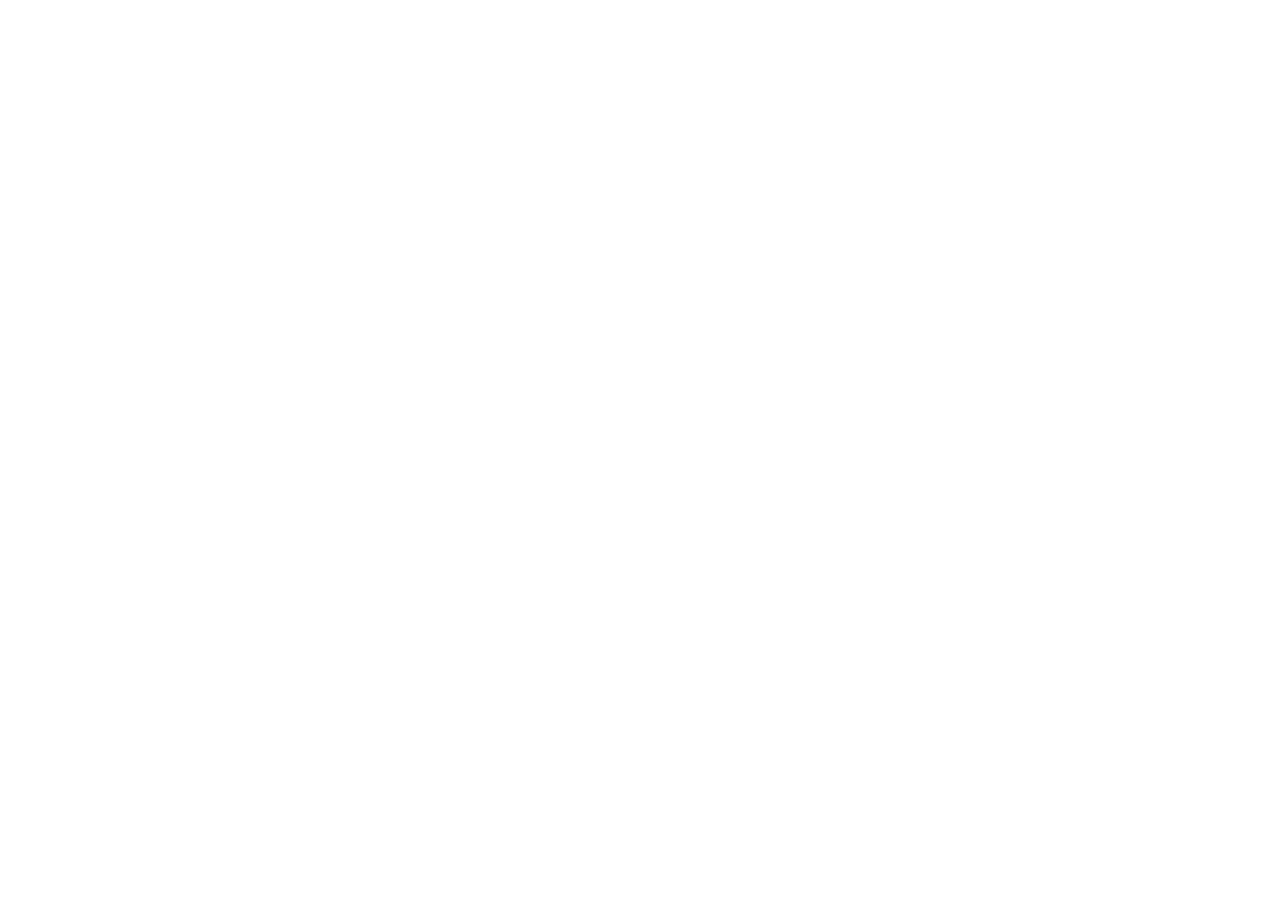
==== index.html @ 93f36ee9 "facebook" ====
<!DOCTYPE html>
<html lang="en">
<head>
    <meta charset="UTF-8">
    <meta name="viewport" content="width=device-width, initial-scale=1.0">
    <title>Document</title>
</head>
<body>
    
</body>
</html>
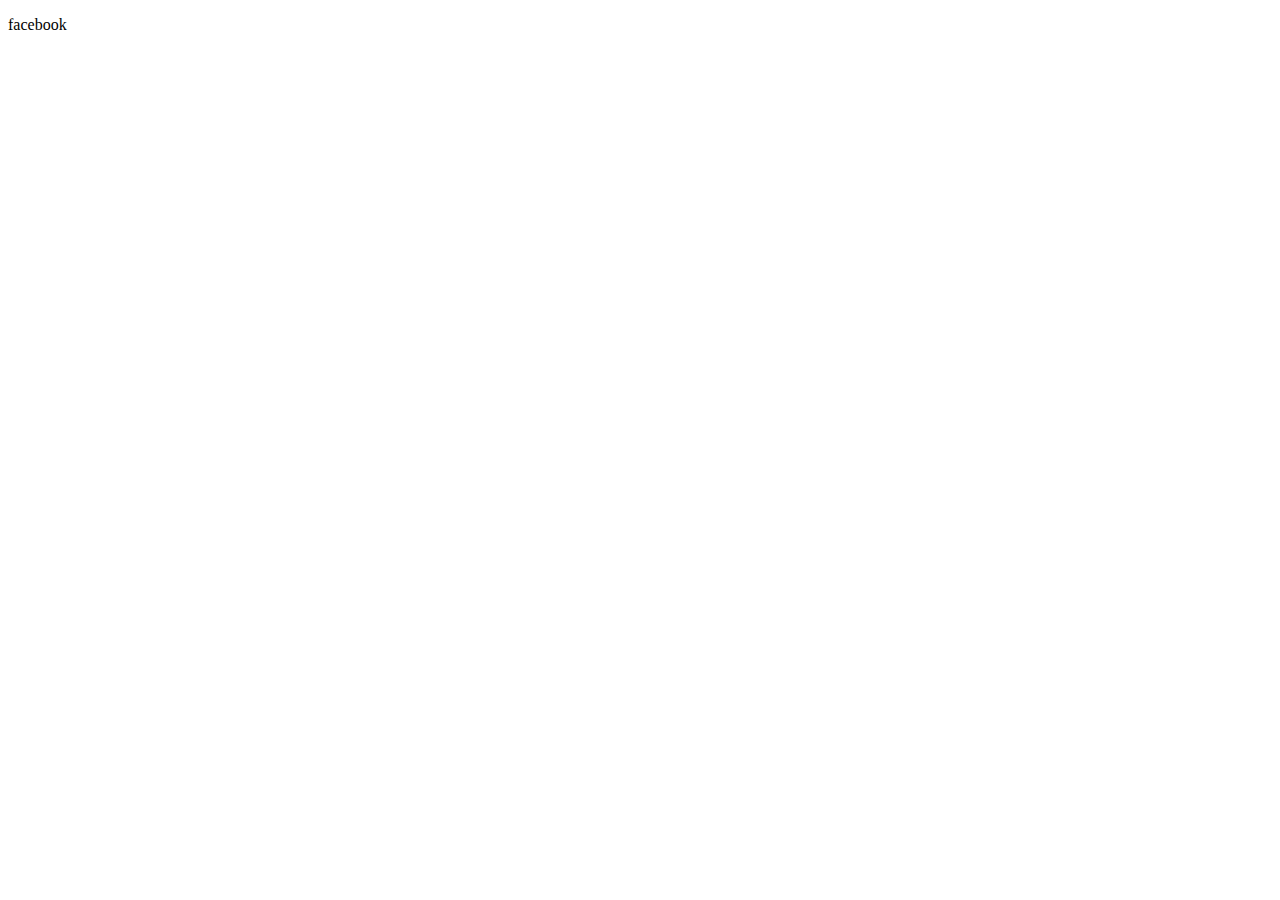
==== commit 8307ff16: "p" ====
--- a/index.html
+++ b/index.html
@@ -6,6 +6,6 @@
     <title>Document</title>
 </head>
 <body>
-    
+    <p>facebook</p>
 </body>
 </html>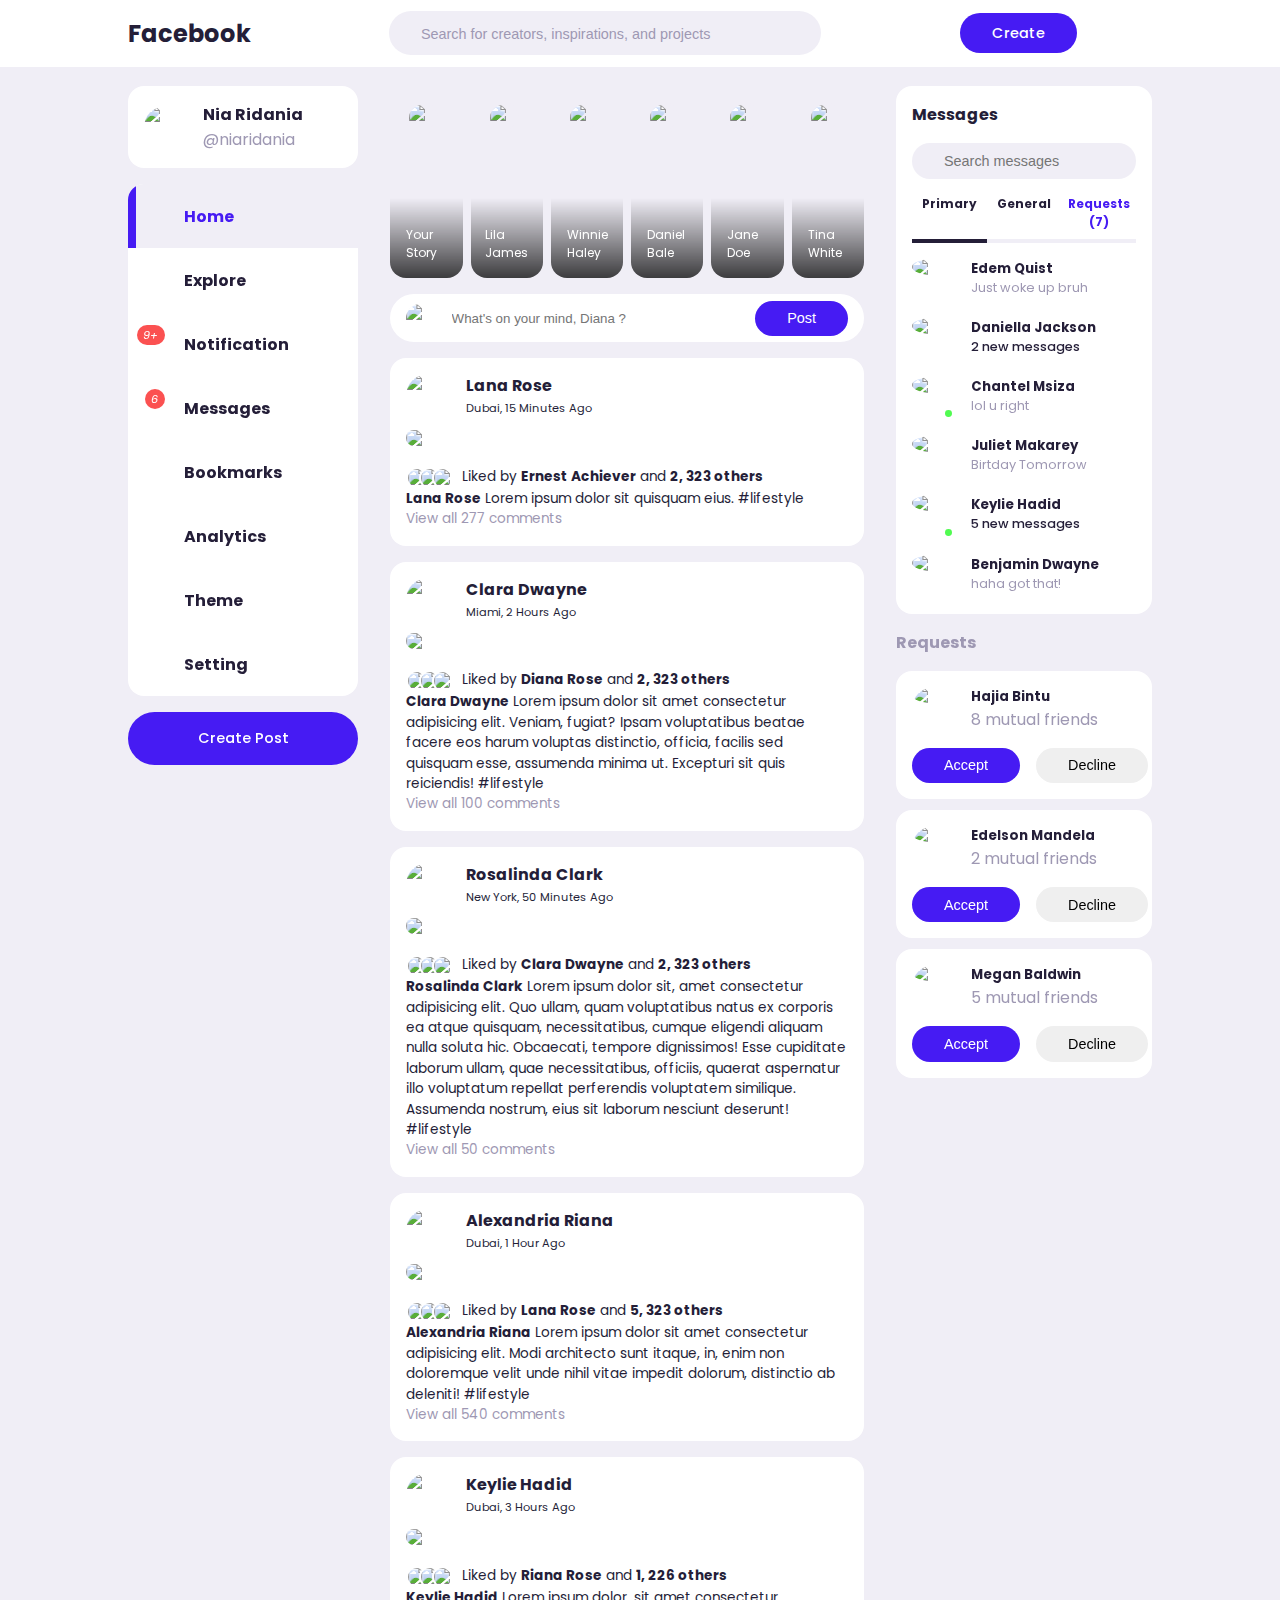
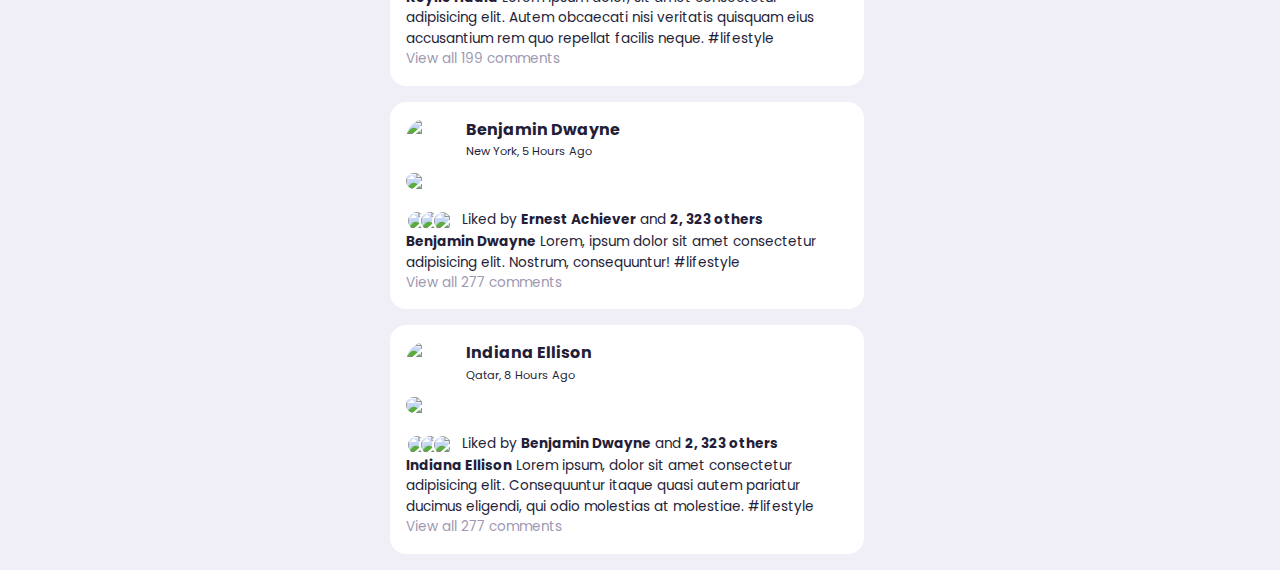
==== commit 80fd5f93: "homepage" ====
--- a/index.html
+++ b/index.html
@@ -2,10 +2,758 @@
 <html lang="en">
 <head>
     <meta charset="UTF-8">
+    <meta http-equiv="X-UA-Compatible" content="IE=edge">
     <meta name="viewport" content="width=device-width, initial-scale=1.0">
-    <title>Document</title>
+    <title>mySocial - Responsive Social Media Website Using HTML, CSS, & JavaScript</title>
+    <!-- IconScout CDN -->
+    <link rel="stylesheet" href="https://unicons.iconscout.com/release/v2.1.6/css/unicons.css">
+    <!-- Stylesheet -->
+    <link rel="stylesheet" href="./homepage.css">
 </head>
 <body>
-    <p>facebook</p>
+    <nav>
+        <div class="container">
+            <h2 class="logo">
+                Facebook
+            </h2>
+            <div class="search-bar">
+                <i class="uil uil-search"></i>
+                <input type="search" placeholder="Search for creators, inspirations, and projects">
+            </div>
+            <div class="create">
+                <label class="btn btn-primary" for="create-post">Create</label>
+                <div class="profile-photo">
+                    <img src="./images/profile-1.jpg" alt="">
+                </div>
+            </div>
+        </div>
+    </nav>
+
+    <!-------------------------------- MAIN ----------------------------------->
+    <main>
+        <div class="container">
+            <!----------------- LEFT -------------------->
+            <div class="left">
+                <a class="profile">
+                    <div class="profile-photo">
+                        <img src="./images/profile-1.jpg">
+                    </div>
+                    <div class="handle">
+                        <h4>Nia Ridania</h4>
+                        <p class="text-muted">
+                            @niaridania
+                        </p>
+                    </div>
+                </a>
+
+                <!----------------- SIDEBAR -------------------->
+                <div class="sidebar">
+                    <a class="menu-item active">
+                        <span><i class="uil uil-home"></i></span>
+                        <h3>Home</h3>   
+                    </a>
+                    <a class="menu-item">
+                        <span><i class="uil uil-compass"></i></span>
+                        <h3>Explore</h3>
+                    </a>
+                    <a class="menu-item"  id="notifications">
+                        <span><i class="uil uil-bell"><small class="notification-count">9+</small></i></span>
+                        <h3>Notification</h3>
+                        <!--------------- NOTIFICATION POPUP --------------->
+                        <div class="notifications-popup">
+                            <div>
+                                <div class="profile-photo">
+                                    <img src="./images/profile-2.jpg">
+                                </div>
+                                <div class="notification-body">
+                                    <b>Keke Benjamin</b> accepted your friend request
+                                    <small class="text-muted">2 Days Ago</small>
+                                </div>
+                            </div>
+                            <div>
+                                <div class="profile-photo">
+                                    <img src="./images/profile-3.jpg">
+                                </div>
+                                <div class="notification-body">
+                                    <b>John Doe</b> commented on your post
+                                    <small class="text-muted">1 Hour Ago</small>
+                                </div>
+                            </div>
+                            <div>
+                                <div class="profile-photo">
+                                    <img src="./images/profile-4.jpg">
+                                </div>
+                                <div class="notification-body">
+                                    <b>Marry Oppong</b> and <b>283 Others</b> liked your post
+                                    <small class="text-muted">4 Minutes Ago</small>
+                                </div>
+                            </div>
+                            <div>
+                                <div class="profile-photo">
+                                    <img src="./images/profile-5.jpg">
+                                </div>
+                                <div class="notification-body">
+                                    <b>Doris Y. Lartey</b> commented on a post you are tagged in
+                                    <small class="text-muted">2 Days Ago</small>
+                                </div>
+                            </div>
+                            <div>
+                                <div class="profile-photo">
+                                    <img src="./images/profile-6.jpg">
+                                </div>
+                                <div class="notification-body">
+                                    <b>Keyley Jenner</b> commented on a post you are tagged in
+                                    <small class="text-muted">1 Hour Ago</small>
+                                </div>
+                            </div>
+                            <div>
+                                <div class="profile-photo">
+                                    <img src="./images/profile-7.jpg">
+                                </div>
+                                <div class="notification-body">
+                                    <b>Jane Doe</b> commented on your post
+                                    <small class="text-muted">1 Hour Ago</small>
+                                </div>
+                            </div>
+                        </div>
+                        <!--------------- END NOTIFICATION POPUP --------------->
+                    </a>
+                    <a class="menu-item" id="messages-notifications">
+                        <span><i class="uil uil-envelope-alt"><small class="notification-count">6</small></i></span>
+                        <h3>Messages</h3>
+                    </a>
+                    <a class="menu-item">
+                        <span><i class="uil uil-bookmark"></i></span>
+                        <h3>Bookmarks</h3>
+                    </a>
+                    <a class="menu-item">
+                        <span><i class="uil uil-chart-line"></i></span>
+                        <h3>Analytics</h3>
+                    </a>
+                    <a class="menu-item" id="theme">
+                        <span><i class="uil uil-palette"></i></span>
+                        <h3>Theme</h3>
+                    </a>
+                    <a class="menu-item">
+                        <span><i class="uil uil-setting"></i></span>
+                        <h3>Setting</h3>
+                    </a>
+                </div>
+                <!----------------- END OF SIDEBAR -------------------->
+                <label class="btn btn-primary" for="create-post">Create Post</label>
+            </div>
+
+            <!----------------- MIDDLE -------------------->
+            <div class="middle">
+                 <!----------------- STORIES -------------------->
+                <div class="stories">
+                    <div class="story">
+                        <div class="profile-photo">
+                            <img src="./images/profile-8.jpg">
+                        </div>
+                        <p class="name">Your Story</p>
+                    </div>
+                    <div class="story">
+                        <div class="profile-photo">
+                            <img src="./images/profile-9.jpg">
+                        </div>
+                        <p class="name">Lila James</p>
+                    </div>
+                    <div class="story">
+                        <div class="profile-photo">
+                            <img src="./images/profile-10.jpg">
+                        </div>
+                        <p class="name">Winnie Haley</p>
+                    </div>
+                    <div class="story">
+                        <div class="profile-photo">
+                            <img src="./images/profile-11.jpg">
+                        </div>
+                        <p class="name">Daniel Bale</p>
+                    </div>
+                    <div class="story">
+                        <div class="profile-photo">
+                            <img src="./images/profile-12.jpg">
+                        </div>
+                        <p class="name">Jane Doe</p>
+                    </div>
+                    <div class="story">
+                        <div class="profile-photo">
+                            <img src="./images/profile-13.jpg">
+                        </div>
+                        <p class="name">Tina White</p>
+                    </div>
+                </div>
+                <!----------------- END OF STORIES -------------------->
+                <form action="" class="create-post">
+                    <div class="profile-photo">
+                        <img src="./images/profile-1.jpg">
+                    </div>
+                    <input type="text" placeholder="What's on your mind, Diana ?" id="create-post">
+                    <input type="submit" value="Post" class="btn btn-primary">
+                </form>
+                <!----------------- FEEDS -------------------->
+                <div class="feeds">
+                    <!----------------- FEED 1 -------------------->
+                    <div class="feed">
+                        <div class="head">
+                            <div class="user">
+                                <div class="profile-photo">
+                                    <img src="./images/profile-13.jpg">
+                                </div>
+                                <div class="info">
+                                    <h3>Lana Rose</h3>
+                                    <small>Dubai, 15 Minutes Ago</small>
+                                </div>
+                            </div>
+                            <span class="edit">
+                                <i class="uil uil-ellipsis-h"></i>
+                            </span>
+                        </div>
+
+                        <div class="photo">
+                            <img src="./images/feed-1.jpg">
+                        </div>
+
+                        <div class="action-buttons">
+                            <div class="interaction-buttons">
+                                <span><i class="uil uil-heart"></i></span>
+                                <span><i class="uil uil-comment-dots"></i></span>
+                                <span><i class="uil uil-share-alt"></i></span>
+                            </div>
+                            <div class="bookmark">
+                                <span><i class="uil uil-bookmark-full"></i></span>
+                            </div>
+                        </div>
+
+                        <div class="liked-by">
+                            <span><img src="./images/profile-10.jpg"></span>
+                            <span><img src="./images/profile-4.jpg"></span>
+                            <span><img src="./images/profile-15.jpg"></span>
+                            <p>Liked by <b>Ernest Achiever</b> and <b>2, 323 others</b></p>
+                        </div>
+
+                        <div class="caption">
+                            <p><b>Lana Rose</b> Lorem ipsum dolor sit quisquam eius. 
+                            <span class="harsh-tag">#lifestyle</span></p>
+                        </div>
+
+                        <div class="comments text-muted">
+                            View all 277 comments
+                        </div>
+                    </div>
+                    <!----------------- END OF FEED 1 -------------------->
+
+                    <!----------------- FEED 2 -------------------->
+                    <div class="feed">
+                        <div class="head">
+                            <div class="user">
+                                <div class="profile-photo">
+                                    <img src="./images/profile-10.jpg">
+                                </div>
+                                <div class="info">
+                                    <h3>Clara Dwayne</h3>
+                                    <small>Miami, 2 Hours Ago</small>
+                                </div>
+                            </div>
+                            <span class="edit">
+                                <i class="uil uil-ellipsis-h"></i>
+                            </span>
+                        </div>
+
+                        <div class="photo">
+                            <img src="./images/feed-3.jpg">
+                        </div>
+
+                        <div class="action-buttons">
+                            <div class="interaction-buttons">
+                                <span><i class="uil uil-heart"></i></span>
+                                <span><i class="uil uil-comment-dots"></i></span>
+                                <span><i class="uil uil-share-alt"></i></span>
+                            </div>
+                            <div class="bookmark">
+                                <span><i class="uil uil-bookmark-full"></i></span>
+                            </div>
+                        </div>
+
+                        <div class="liked-by">
+                            <span><img src="./images/profile-11.jpg"></span>
+                            <span><img src="./images/profile-5.jpg"></span>
+                            <span><img src="./images/profile-16.jpg"></span>
+                            <p>Liked by <b>Diana Rose</b> and <b>2, 323 others</b></p>
+                        </div>
+
+                        <div class="caption">
+                            <p><b>Clara Dwayne</b> Lorem ipsum dolor sit amet consectetur adipisicing elit. Veniam, fugiat? Ipsam voluptatibus beatae facere eos harum voluptas distinctio, officia, facilis sed quisquam esse, assumenda minima ut. Excepturi sit quis reiciendis! 
+                            <span class="harsh-tag">#lifestyle</span></p>
+                        </div>
+
+                        <div class="comments text-muted">
+                            View all 100 comments
+                        </div>
+                    </div>
+                    <!----------------- END OF FEED 2 -------------------->
+
+                    <!----------------- FEED 3 -------------------->
+                    <div class="feed">
+                        <div class="head">
+                            <div class="user">
+                                <div class="profile-photo">
+                                    <img src="./images/profile-4.jpg">
+                                </div>
+                                <div class="info">
+                                    <h3>Rosalinda Clark</h3>
+                                    <small>New York, 50 Minutes Ago</small>
+                                </div>
+                            </div>
+                            <span class="edit">
+                                <i class="uil uil-ellipsis-h"></i>
+                            </span>
+                        </div>
+
+                        <div class="photo">
+                            <img src="./images/feed-4.jpg">
+                        </div>
+
+                        <div class="action-buttons">
+                            <div class="interaction-buttons">
+                                <span><i class="uil uil-heart"></i></span>
+                                <span><i class="uil uil-comment-dots"></i></span>
+                                <span><i class="uil uil-share-alt"></i></span>
+                            </div>
+                            <div class="bookmark">
+                                <span><i class="uil uil-bookmark-full"></i></span>
+                            </div>
+                        </div>
+
+                        <div class="liked-by">
+                            <span><img src="./images/profile-12.jpg"></span>
+                            <span><img src="./images/profile-13.jpg"></span>
+                            <span><img src="./images/profile-14.jpg"></span>
+                            <p>Liked by <b>Clara Dwayne</b> and <b>2, 323 others</b></p>
+                        </div>
+
+                        <div class="caption">
+                            <p><b>Rosalinda Clark</b> Lorem ipsum dolor sit, amet consectetur adipisicing elit. Quo ullam, quam voluptatibus natus ex corporis ea atque quisquam, necessitatibus, cumque eligendi aliquam nulla soluta hic. Obcaecati, tempore dignissimos! Esse cupiditate laborum ullam, quae necessitatibus, officiis, quaerat aspernatur illo voluptatum repellat perferendis voluptatem similique. Assumenda nostrum, eius sit laborum nesciunt deserunt!
+                            <span class="harsh-tag">#lifestyle</span></p>
+                        </div>
+
+                        <div class="comments text-muted">
+                            View all 50 comments
+                        </div>
+                    </div>
+                    <!----------------- END OF FEED 3 -------------------->
+
+                    <!----------------- FEED 4 -------------------->
+                    <div class="feed">
+                        <div class="head">
+                            <div class="user">
+                                <div class="profile-photo">
+                                    <img src="./images/profile-5.jpg">
+                                </div>
+                                <div class="info">
+                                    <h3>Alexandria Riana</h3>
+                                    <small>Dubai, 1 Hour Ago</small>
+                                </div>
+                            </div>
+                            <span class="edit">
+                                <i class="uil uil-ellipsis-h"></i>
+                            </span>
+                        </div>
+
+                        <div class="photo">
+                            <img src="./images/feed-5.jpg">
+                        </div>
+
+                        <div class="action-buttons">
+                            <div class="interaction-buttons">
+                                <span><i class="uil uil-heart"></i></span>
+                                <span><i class="uil uil-comment-dots"></i></span>
+                                <span><i class="uil uil-share-alt"></i></span>
+                            </div>
+                            <div class="bookmark">
+                                <span><i class="uil uil-bookmark-full"></i></span>
+                            </div>
+                        </div>
+
+                        <div class="liked-by">
+                            <span><img src="./images/profile-10.jpg"></span>
+                            <span><img src="./images/profile-4.jpg"></span>
+                            <span><img src="./images/profile-15.jpg"></span>
+                            <p>Liked by <b>Lana Rose</b> and <b>5, 323 others</b></p>
+                        </div>
+
+                        <div class="caption">
+                            <p><b>Alexandria Riana</b> Lorem ipsum dolor sit amet consectetur adipisicing elit. Modi architecto sunt itaque, in, enim non doloremque velit unde nihil vitae impedit dolorum, distinctio ab deleniti! 
+                            <span class="harsh-tag">#lifestyle</span></p>
+                        </div>
+
+                        <div class="comments text-muted">
+                            View all 540 comments
+                        </div>
+                    </div>
+                    <!----------------- END OF FEED 4 -------------------->
+
+                    <!----------------- FEED 5 -------------------->
+                    <div class="feed">
+                        <div class="head">
+                            <div class="user">
+                                <div class="profile-photo">
+                                    <img src="./images/profile-7.jpg">
+                                </div>
+                                <div class="info">
+                                    <h3>Keylie Hadid</h3>
+                                    <small>Dubai, 3 Hours Ago</small>
+                                </div>
+                            </div>
+                            <span class="edit">
+                                <i class="uil uil-ellipsis-h"></i>
+                            </span>
+                        </div>
+
+                        <div class="photo">
+                            <img src="./images/feed-7.jpg">
+                        </div>
+
+                        <div class="action-buttons">
+                            <div class="interaction-buttons">
+                                <span><i class="uil uil-heart"></i></span>
+                                <span><i class="uil uil-comment-dots"></i></span>
+                                <span><i class="uil uil-share-alt"></i></span>
+                            </div>
+                            <div class="bookmark">
+                                <span><i class="uil uil-bookmark-full"></i></span>
+                            </div>
+                        </div>
+
+                        <div class="liked-by">
+                            <span><img src="./images/profile-10.jpg"></span>
+                            <span><img src="./images/profile-4.jpg"></span>
+                            <span><img src="./images/profile-15.jpg"></span>
+                            <p>Liked by <b>Riana Rose</b> and <b>1, 226 others</b></p>
+                        </div>
+
+                        <div class="caption">
+                            <p><b>Keylie Hadid</b> Lorem ipsum dolor, sit amet consectetur adipisicing elit. Autem obcaecati nisi veritatis quisquam eius accusantium rem quo repellat facilis neque.
+                            <span class="harsh-tag">#lifestyle</span></p>
+                        </div>
+
+                        <div class="comments text-muted">
+                            View all 199 comments
+                        </div>
+                    </div>
+                    <!----------------- END OF FEED 5 -------------------->
+
+                    <!----------------- FEED 6 -------------------->
+                    <div class="feed">
+                        <div class="head">
+                            <div class="user">
+                                <div class="profile-photo">
+                                    <img src="./images/profile-15.jpg">
+                                </div>
+                                <div class="info">
+                                    <h3>Benjamin Dwayne</h3>
+                                    <small>New York, 5 Hours Ago</small>
+                                </div>
+                            </div>
+                            <span class="edit">
+                                <i class="uil uil-ellipsis-h"></i>
+                            </span>
+                        </div>
+
+                        <div class="photo">
+                            <img src="./images/feed-2.jpg">
+                        </div>
+
+                        <div class="action-buttons">
+                            <div class="interaction-buttons">
+                                <span><i class="uil uil-heart"></i></span>
+                                <span><i class="uil uil-comment-dots"></i></span>
+                                <span><i class="uil uil-share-alt"></i></span>
+                            </div>
+                            <div class="bookmark">
+                                <span><i class="uil uil-bookmark-full"></i></span>
+                            </div>
+                        </div>
+
+                        <div class="liked-by">
+                            <span><img src="./images/profile-10.jpg"></span>
+                            <span><img src="./images/profile-4.jpg"></span>
+                            <span><img src="./images/profile-15.jpg"></span>
+                            <p>Liked by <b>Ernest Achiever</b> and <b>2, 323 others</b></p>
+                        </div>
+
+                        <div class="caption">
+                            <p><b>Benjamin Dwayne</b> Lorem, ipsum dolor sit amet consectetur adipisicing elit. Nostrum, consequuntur!
+                            <span class="harsh-tag">#lifestyle</span></p>
+                        </div>
+
+                        <div class="comments text-muted">
+                            View all 277 comments
+                        </div>
+                    </div>
+                    <!----------------- END OF FEED 6 -------------------->
+
+                    <!----------------- FEED 7 -------------------->
+                    <div class="feed">
+                        <div class="head">
+                            <div class="user">
+                                <div class="profile-photo">
+                                    <img src="./images/profile-3.jpg">
+                                </div>
+                                <div class="info">
+                                    <h3>Indiana Ellison</h3>
+                                    <small>Qatar, 8 Hours Ago</small>
+                                </div>
+                            </div>
+                            <span class="edit">
+                                <i class="uil uil-ellipsis-h"></i>
+                            </span>
+                        </div>
+
+                        <div class="photo">
+                            <img src="./images/feed-6.jpg">
+                        </div>
+
+                        <div class="action-buttons">
+                            <div class="interaction-buttons">
+                                <span><i class="uil uil-heart"></i></span>
+                                <span><i class="uil uil-comment-dots"></i></span>
+                                <span><i class="uil uil-share-alt"></i></span>
+                            </div>
+                            <div class="bookmark">
+                                <span><i class="uil uil-bookmark-full"></i></span>
+                            </div>
+                        </div>
+
+                        <div class="liked-by">
+                            <span><img src="./images/profile-10.jpg"></span>
+                            <span><img src="./images/profile-4.jpg"></span>
+                            <span><img src="./images/profile-15.jpg"></span>
+                            <p>Liked by <b>Benjamin Dwayne</b> and <b>2, 323 others</b></p>
+                        </div>
+
+                        <div class="caption">
+                            <p><b>Indiana Ellison</b> Lorem ipsum, dolor sit amet consectetur adipisicing elit. Consequuntur itaque quasi autem pariatur ducimus eligendi, qui odio molestias at molestiae. 
+                            <span class="harsh-tag">#lifestyle</span></p>
+                        </div>
+
+                        <div class="comments text-muted">
+                            View all 277 comments
+                        </div>
+                    </div>
+                    <!----------------- END OF FEED 7 -------------------->
+                </div>
+                <!----------------- END OF FEEDS -------------------->
+            </div>
+             <!----------------- END OF MIDDLE -------------------->
+
+            <!----------------- RIGHT -------------------->
+            <div class="right">
+                <!------- MESSAGES ------->
+                <div class="messages">
+                    <div class="heading">
+                        <h4>Messages</h4>
+                        <i class="uil uil-edit"></i>
+                    </div>
+                    <!------- SEARCH BAR ------->
+                    <div class="search-bar">
+                        <i class="uil uil-search"></i>
+                        <input type="search" placeholder="Search messages" id="message-search">
+                    </div>
+                    <!------- MESSAGES CATEGORY ------->
+                    <div class="category">
+                        <h6 class="active">Primary</h6>
+                        <h6>General</h6>
+                        <h6 class="message-requests">Requests (7)</h6>
+                    </div>
+                    <!------- MESSAGES ------->
+                    <div class="message">
+                        <div class="profile-photo">
+                            <img src="./images/profile-17.jpg">
+                        </div>
+                        <div class="message-body">
+                            <h5>Edem Quist</h5>
+                            <p class="text-muted">Just woke up bruh</p>
+                        </div>
+                    </div>
+                    <!------- MESSAGES ------->
+                    <div class="message">
+                        <div class="profile-photo">
+                            <img src="./images/profile-6.jpg">
+                        </div>
+                        <div class="message-body">
+                            <h5>Daniella Jackson</h5>
+                            <p class="text-bold">2 new messages</p>
+                        </div>
+                    </div>
+                    <!------- MESSAGES ------->
+                    <div class="message">
+                        <div class="profile-photo">
+                            <img src="./images/profile-8.jpg">
+                            <div class="active"></div>
+                        </div>
+                        <div class="message-body">
+                            <h5>Chantel Msiza</h5>
+                            <p class="text-muted">lol u right</p>
+                        </div>
+                    </div>
+                    <!------- MESSAGES ------->
+                    <div class="message">
+                        <div class="profile-photo">
+                            <img src="./images/profile-10.jpg">
+                        </div>
+                        <div class="message-body">
+                            <h5>Juliet Makarey</h5>
+                            <p class="text-muted">Birtday Tomorrow</p>
+                        </div>
+                    </div>
+                    <!------- MESSAGES ------->
+                    <div class="message">
+                        <div class="profile-photo">
+                            <img src="./images/profile-3.jpg">
+                            <div class="active"></div>
+                        </div>
+                        <div class="message-body">
+                            <h5>Keylie Hadid</h5>
+                            <p class="text-bold">5 new messages</p>
+                        </div>
+                    </div>
+                    <!------- MESSAGES ------->
+                    <div class="message">
+                        <div class="profile-photo">
+                            <img src="./images/profile-15.jpg">
+                        </div>
+                        <div class="message-body">
+                            <h5>Benjamin Dwayne</h5>
+                            <p class="text-muted">haha got that!</p>
+                        </div>
+                    </div>
+                </div>
+                <!------- END OF MESSAGES ------->
+
+                <!------- FRIEND REQUEST ------->
+                <div class="friend-requests">
+                    <h4>Requests</h4>
+                    <div class="request">
+                        <div class="info">
+                            <div class="profile-photo">
+                                <img src="./images/profile-20.jpg">
+                            </div>
+                            <div>
+                                <h5>Hajia Bintu</h5>
+                                <p class="text-muted">8 mutual friends</p>
+                            </div>
+                        </div>
+                        <div class="action">
+                            <button class="btn btn-primary">
+                                Accept
+                            </button>
+                            <button class="btn">
+                                Decline
+                            </button>
+                        </div>
+                    </div>
+                    <div class="request">
+                        <div class="info">
+                            <div class="profile-photo">
+                                <img src="./images/profile-18.jpg">
+                            </div>
+                            <div>
+                                <h5>Edelson Mandela</h5>
+                                <p class="text-muted">2 mutual friends</p>
+                            </div>
+                        </div>
+                        <div class="action">
+                            <button class="btn btn-primary">
+                                Accept
+                            </button>
+                            <button class="btn">
+                                Decline
+                            </button>
+                        </div>
+                    </div>
+                    <div class="request">
+                        <div class="info">
+                            <div class="profile-photo">
+                                <img src="./images/profile-17.jpg">
+                            </div>
+                            <div>
+                                <h5>Megan Baldwin</h5>
+                                <p class="text-muted">5 mutual friends</p>
+                            </div>
+                        </div>
+                        <div class="action">
+                            <button class="btn btn-primary">
+                                Accept
+                            </button>
+                            <button class="btn">
+                                Decline
+                            </button>
+                        </div>
+                    </div>
+                </div>
+            </div>
+            <!----------------- END OF RIGHT -------------------->
+        </div>
+    </main>
+
+    <!----------------- THEME CUSTOMIZATION -------------------->
+    <div class="customize-theme">
+        <div class="card">
+            <h2>Customize your view</h2>
+            <p class="text-muted">Manage your font size, color, and background</p>
+
+            <!----------- FONT SIZE ----------->
+            <div class="font-size">
+                <h4>Font Size</h4>
+                <div>
+                    <h6>Aa</h6>
+                    <div class="choose-size">
+                        <span class="font-size-1"></span>
+                        <span class="font-size-2 active"></span>
+                        <span class="font-size-3"></span>
+                        <span class="font-size-4"></span>
+                        <span class="font-size-5"></span>
+                    </div>
+                    <h3>Aa</h3>
+                </div>
+            </div>
+
+            <!----------- PRIMARY COLORS ----------->
+            <div class="color">
+                <h4>Color</h4>
+                <div class="choose-color">
+                    <span class="color-1 active"></span>
+                    <span class="color-2"></span>
+                    <span class="color-3"></span>
+                    <span class="color-4"></span>
+                    <span class="color-5"></span>
+                </div>
+            </div>
+
+            <!----------- BACKGROUND COLORS ----------->
+            <div class="background">
+                <h4>Background</h4>
+                <div class="choose-bg">
+                    <div class="bg-1 active">
+                        <span></span>
+                        <h5 for="bg-1">Light</h5>
+                    </div>
+                    <div class="bg-2">
+                        <span></span>
+                        <h5 for="bg-2">Dim</h5>
+                    </div>
+                    <div class="bg-3">
+                        <span></span>
+                        <h5 for="bg-3">Dark</h5>
+                    </div>
+                </div>
+            </div>
+        </div>
+    </div>
+    <script src="homepage.js"></script>
 </body>
-</html>+</html>
+
+
--- a/homepage.css
+++ b/homepage.css
@@ -0,0 +1,784 @@
+
+@import url('https://fonts.googleapis.com/css2?family=Poppins:wght@300;400;500;600&display=swap');
+
+
+:root {
+    --primary-color-hue: 252;
+    --dark-color-lightness: 17%;
+    --light-color-lightness: 95%;
+    --white-color-lightness: 100%;
+
+    --color-white: hsl(252, 30%, var(--white-color-lightness));
+    --color-light: hsl(252, 30%, var(--light-color-lightness));
+    --color-grey: hsl(252, 15%, 65%);
+    --color-primary: hsl(var(--primary-color-hue), 90%, 53%);
+
+    --color-secondary: hsl(252, 100%, 90%);
+    --color-success: hsl(120, 95%, 65%);
+    --color-danger: hsl(0, 95%, 65%);
+    --color-dark: hsl(252, 30%, var(--dark-color-lightness));
+    --color-black: hsl(252, 30%, 10%);
+
+    --border-radius: 2rem;
+    --card-border-radius: 1rem;
+    --btn-padding: 0.6rem 2rem;
+    --search-padding: 0.6rem 1rem;
+    --card-padding: 1rem;
+
+    --sticky-top-left: 5.4rem;
+    --sticky-top-right: -18rem;
+
+}
+
+*, *::before, *::after {
+    margin: 0;
+    padding: 0;
+    outline: 0;
+    box-sizing: border-box;
+    text-decoration: none;
+    list-style: none;
+    border: none;
+}
+
+body {
+    font-family: 'Poppins', sans-serif;
+    color: var(--color-dark);
+    background: var(--color-light);
+    overflow-x: hidden;
+}
+
+/* =============== General Style ============== */
+.container {
+    width: 80%;
+    margin: 0 auto;
+}
+
+.profile-photo {
+    width: 2.7rem;
+    aspect-ratio: 1/1;
+    border-radius: 50%;
+    overflow: hidden;
+}
+
+img {
+    display: block;
+    width: 100%;
+}
+
+.btn {
+    display: inline-block;
+    padding: var(--btn-padding);
+    font-weight: 500;
+    border-radius: var(--border-radius);
+    cursor: pointer;
+    transition: all 300ms ease;
+    font-size: 0.9rem;
+}
+
+.btn:hover {
+    opacity: 0.8;
+}
+
+.btn-primary {
+    background: var(--color-primary);
+    color: var(--color-white);
+}
+
+.text-bold {
+    font-weight: 500;
+}
+
+.text-muted {
+    color: var(--color-grey);
+}
+
+/* =============== Navbar ============== */
+nav {
+    width: 100%;
+    background: var(--color-white);
+    padding: 0.7rem 0;
+    position: fixed;
+    top: 0;
+    z-index: 10;
+}
+
+nav .container {
+    display: flex;
+    align-items: center;
+    justify-content: space-between;
+
+}
+
+.search-bar {
+    background: var(--color-light);
+    border-radius: var(--border-radius);
+    padding: var(--search-padding);
+}
+
+.search-bar input[type="search"] {
+    background: transparent;
+    width: 30vw;
+    margin-left: 1rem;
+    font-size: 0.9rem;
+    color: var(--color-dark);
+}
+
+nav .search-bar input[type="search"]::placeholder {
+    color: var(--color-grey);
+}
+
+nav .create {
+    display: flex;
+    align-items: center;
+    gap: 2rem;
+}
+
+/* =============== Main ============== */
+main {
+    position: relative;
+    top: 5.4rem;
+}
+
+main .container {
+    display: grid;
+    grid-template-columns: 18vw auto  20vw;
+    column-gap: 2rem;
+    position: relative;
+}
+
+/* =============== Left ============== */
+main .container .left {
+    height: max-content;
+    position: sticky;
+    top: var(--sticky-top-left);
+}
+
+main .container .left .profile {
+    padding: var(--card-padding);
+    background: var(--color-white);
+    border-radius: var(--card-border-radius);
+    display: flex;
+    align-items: center;
+    column-gap: 1rem;
+    width: 100%;
+}
+
+/* =============== Sidebar ============== */
+.left .sidebar {
+    margin-top: 1rem;
+    background: var(--color-white);
+    border-radius: var(--card-border-radius);
+}
+
+.left .sidebar .menu-item {
+    display: flex;
+    align-items: center;
+    height: 4rem;
+    cursor: pointer;
+    transition: all 300ms ease;
+    position: relative;
+}
+
+.left .sidebar .menu-item:hover {
+    background: var(--color-light);
+}
+
+.left .sidebar i {
+    font-size: 1.4rem;
+    color: var(--color-grey);
+    margin-left: 2rem;
+    position: relative;
+}
+
+.left .sidebar i .notification-count {
+    background: var(--color-danger);
+    color: white;
+    font-size: 0.7rem;
+    width: fit-content;
+    border-radius: 0.8rem;
+    padding: 0.1rem 0.4rem;
+    position: absolute;
+    top: -0.2rem;
+    right: -0.3rem;
+}
+
+.left .sidebar h3 {
+    margin-left: 1.5rem;
+    font-size: 1rem;
+}
+
+.left .sidebar .active {
+    background: var(--color-light);
+}
+
+.left .sidebar .active i, 
+.left .sidebar .active h3 {
+    color: var(--color-primary);
+}
+
+.left .sidebar .active::before {
+    content: "";
+    display: block;
+    width: 0.5rem;
+    height: 100%;
+    position: absolute;
+    background: var(--color-primary);
+}
+
+.left .sidebar .menu-item:first-child.active {
+    border-top-left-radius: var(--card-border-radius);
+    overflow: hidden;
+}
+
+.left .sidebar .menu-item:last-child.active {
+    border-bottom-left-radius: var(--card-border-radius);
+    overflow: hidden;
+}
+
+.left .btn {
+    margin-top: 1rem;
+    width: 100%;
+    text-align: center;
+    padding: 1rem 0;
+    margin-bottom: 0.7rem;
+}
+
+/* =============== Notification Popup ============== */
+.left .notifications-popup {
+    position: absolute;
+    top: 0;
+    left: 110%;
+    width: 30rem;
+    background: var(--color-white);
+    border-radius: var(--card-border-radius);
+    padding: var(--card-padding);
+    box-shadow: 0 0 2rem hsl(var(--color-primary), 75%, 60%, 25%);
+    z-index: 8;
+    display: none;
+}
+
+.left .notifications-popup::before {
+    content: "";
+    width: 1.2rem;
+    height: 1.2rem;
+    display: block;
+    background: var(--color-white);
+    position: absolute;
+    left: -0.6rem;
+    transform: rotate(45deg);
+}
+
+.left .notifications-popup > div {
+    display: flex;
+    align-items: start;
+    gap: 1rem;
+    margin-bottom: 1rem;
+}
+
+.left .notifications-popup small {
+    display: block;
+}
+
+/* =============== Middle ============== */
+/* =============== Stories ============== */
+.middle .stories {
+    display: flex;
+    justify-content: space-between;
+    height: 12rem;
+    gap: 0.5rem;
+}
+
+.middle .stories .story {
+    padding: var(--card-padding);
+    border-radius: var(--card-border-radius);
+    display: flex;
+    flex-direction: column;
+    justify-content: space-between;
+    align-items: center;
+    color: white;
+    font-size: 0.75rem;
+    width: 100%;
+    position: relative;
+    overflow: hidden;
+}
+
+.middle .stories .story::before {
+    content: "";
+    display: block;
+    width: 100%;
+    height: 5rem;
+    background: linear-gradient(transparent, rgba(0,0,0,0.75));
+    position: absolute;
+    bottom: 0;
+}
+
+.middle .stories .story .name {
+    z-index: 0;
+}
+
+.middle .stories .story:nth-child(1) {
+    background: url("./images/story-1.jpg")
+    no-repeat center center/cover;
+}
+
+.middle .stories .story:nth-child(2) {
+    background: url("./images/story-2.jpg")
+    no-repeat center center/cover;
+}
+
+.middle .stories .story:nth-child(3) {
+    background: url("./images/story-3.jpg")
+    no-repeat center center/cover;
+}
+
+.middle .stories .story:nth-child(4) {
+    background: url("./images/story-4.jpg")
+    no-repeat center center/cover;
+}
+
+.middle .stories .story:nth-child(5) {
+    background: url("./images/story-5.jpg")
+    no-repeat center center/cover;
+}
+
+.middle .stories .story:nth-child(6) {
+    background: url("./images/story-6.jpg")
+    no-repeat center center/cover;
+}
+
+.middle .story .profile-photo {
+    width: 2rem;
+    height: 2rem;
+    align-self: start;
+    border: 3px solid var(--color-light);
+}
+
+/* =============== Create Post ============== */
+.middle .create-post {
+    width: 100%;
+    display: flex;
+    align-items: center;
+    justify-content: space-between;
+    margin-top: 1rem;
+    background: var(--color-white);
+    padding: 0.4rem var(--card-padding);
+    border-radius: var(--border-radius);
+}
+
+.middle .create-post input[type="text"] {
+    width: 100%;
+    justify-self: start;
+    padding-left: 1rem;
+    background: transparent;
+    color: var(--color-dark);
+    margin-right: 1rem;
+}
+
+/* =============== Feeds ============== */
+.middle .feeds .feed {
+    background: var(--color-white);
+    border-radius: var(--card-border-radius);
+    padding: var(--card-padding);
+    margin: 1rem 0;
+    font-size: 0.85rem;
+    line-height: 1.5;
+}
+
+.middle .feed .head {
+    display: flex;
+    justify-content: space-between;
+}
+
+.middle .feed .user {
+    display: flex;
+    gap: 1rem;
+}
+
+.middle .feed .photo {
+    border-radius: var(--card-border-radius);
+    overflow: hidden;
+    margin: 0.7rem 0;
+}
+
+.middle .feed .action-buttons {
+    display: flex;
+    justify-content: space-between;
+    align-items: center;
+    font-size: 1.4rem;
+    margin: 0.6rem 0;
+}
+
+.middle .liked-by {
+    display: flex;
+}
+
+.middle .liked-by span {
+    width: 1.4rem;
+    height: 1.4rem;
+    display: block;
+    border-radius:50%;
+    overflow: hidden;
+    border: 2px solid var(--color-white);
+    margin-left: -0.6rem;
+}
+
+.middle .liked-by span:first-child {
+    margin: 0;
+}
+
+.middle .liked-by p {
+    margin-left: 0.5rem;
+}
+
+/* =============== Right ============== */
+main .container .right {
+    height: max-content;
+    position: sticky;
+    top: var(--sticky-top-right);
+    bottom: 0;
+}
+
+/* =============== Messages ============== */
+.right .messages {
+    background: var(--color-white);
+    border-radius: var(--card-border-radius);
+    padding: var(--card-padding);
+}
+
+.right .messages .heading {
+    display: flex;
+    align-items: center;
+    justify-content: space-between;
+    margin-bottom: 1rem;
+}
+
+.right .messages i {
+    font-size: 1.4rem;
+}
+
+.right .messages .search-bar {
+    display: flex;
+    margin-bottom: 1rem;
+}
+
+.right .messages .category {
+    display: flex;
+    justify-content: space-between;
+    margin-bottom: 1rem;
+}
+
+.right .messages .category h6 {
+    width: 100%;
+    text-align: center;
+    border-bottom: 4px solid var(--color-light);
+    padding-bottom: 0.5rem;
+    font-size: 0.75rem;
+}
+
+.right .messages .category .active {
+    border-color: var(--color-dark);
+}
+
+.right .messages .message-requests {
+    color: var(--color-primary);
+}
+
+.right .messages .message {
+    display: flex;
+    gap: 1rem;
+    margin-bottom: 1rem;
+    align-items: start;
+}
+
+.right .message .profile-photo {
+    position: relative;
+    overflow: visible;
+}
+
+.right .profile-photo img {
+    border-radius: 50%;
+}
+
+.right .messages .message:last-child {
+    margin: 0;
+}
+
+.right .messages .message p {
+    font-size:0.8rem;
+}
+
+.right .messages .message .profile-photo .active {
+    width: 0.8rem;
+    height: 0.8rem;
+    border-radius: 50%;
+    border: 3px solid var(--color-white);
+    background: var(--color-success);
+    position: absolute;
+    bottom: 0;
+    right: 0;
+}
+
+/* =============== Friend Requests ============== */
+.right .friend-requests {
+    margin-top: 1rem;
+}
+
+.right .friend-requests h4 {
+    color: var(--color-grey);
+    margin: 1rem 0;
+}
+
+.right .request {
+    background: var(--color-white);
+    padding: var(--card-padding);
+    border-radius: var(--card-border-radius);
+    margin-bottom: 0.7rem;
+}
+
+.right .request .info {
+    display: flex;
+    gap: 1rem;
+    margin-bottom: 1rem;
+}
+
+.right .request .action {
+    display: flex;
+    gap: 1rem;
+}
+
+/* =============== Theme Customization ============== */
+.customize-theme {
+    background: rgba(0, 0, 0, 0.5);
+    width: 100vw;
+    height: 100vh;
+    position: fixed;
+    top: 0;
+    left: 0;
+    z-index: 100%;
+    text-align: center;
+    display: grid;
+    place-items: center;
+    display: none;
+}
+
+.customize-theme .card {
+    background: var(--color-white);
+    padding: 3rem;
+    border-radius: var(--card-border-radius);
+    width:50%;
+    box-shadow: 0 0 1rem var(--color-primary);
+}
+
+/* =============== Font Size ============== */
+.customize-theme .font-size {
+    margin-top: 5rem;
+}
+
+.customize-theme .font-size > div {
+    display: flex;
+    justify-content: space-between;
+    align-items: center;
+    background: var(--color-light);
+    padding: var(--search-padding);
+    border-radius: var(--card-border-radius);
+}
+
+.customize-theme .choose-size {
+    background: var(--color-secondary);
+    height: 0.3rem;
+    width: 100%;
+    margin: 0 1rem;
+    display: flex;
+    justify-content: space-between;
+    align-items: center;
+}
+
+.customize-theme .choose-size span {
+    width: 1rem;
+    height: 1rem;
+    background: var(--color-secondary);
+    border-radius: 50%;
+    cursor: pointer;
+}
+
+.customize-theme .choose-size span.active {
+    background: var(--color-primary);
+}
+
+/* =============== Color ============== */
+.customize-theme .color {
+    margin-top: 2rem;
+}
+
+.customize-theme .choose-color {
+    background: var(--color-light);
+    padding: var(--search-padding);
+    border-radius: var(--card-border-radius);
+    display: flex;
+    align-items: center;
+    justify-content: space-between;
+}
+
+.customize-theme .choose-color span {
+    width: 2.2rem;
+    height: 2.2rem;
+    border-radius: 50%;
+}
+
+.customize-theme .choose-color span:nth-child(1) {
+    background: hsl(233, 60%, 16%);
+}
+
+.customize-theme .choose-color span:nth-child(2) {
+    background: hsl(52, 75%, 60%);
+}
+
+.customize-theme .choose-color span:nth-child(3) {
+    background: hsl(352, 75%, 60%);
+}
+
+.customize-theme .choose-color span:nth-child(4) {
+    background: hsl(152, 75%, 60%);
+}
+
+.customize-theme .choose-color span:nth-child(5) {
+    background: hsl(202, 75%, 60%);
+}
+
+.customize-theme .choose-color span.active {
+    border: 5px solid var(--color-secondary);
+}
+
+/* =============== Background ============== */
+.customize-theme .background {
+    margin-top: 2rem;
+}
+
+.customize-theme .choose-bg {
+    display: flex;
+    align-items: center;
+    justify-content: space-between;
+    gap: 1.5rem;
+}
+
+.customize-theme .choose-bg > div {
+    padding: var(--card-padding);
+    width: 100%;
+    display: flex;
+    align-items: center;
+    font-size: 1rem;
+    font-weight: bold;
+    border-radius: 0.4rem;
+    cursor: pointer;
+}
+
+.customize-theme .choose-bg > div.active {
+    border: 2px solid var(--color-primary);
+}
+
+.customize-theme .choose-bg .bg-1 {
+    background: white;
+    color: black;
+}
+
+.customize-theme .choose-bg .bg-2 {
+    background: hsl(252, 30%, 17%);
+    color: white;
+}
+
+.customize-theme .choose-bg .bg-3 {
+    background: hsl(252, 30%, 10%);
+    color: white;
+}
+
+.customize-theme .choose-bg > div span {
+    width: 2rem;
+    height: 2rem;
+    border: 2px solid var(--color-grey);
+    border-radius: 50%;
+    margin-right: 1rem;
+}
+
+/* ================= 
+MEDIA QUERIES FOR SMALL LAPTOP AND BIG TABLETS 
+==================== */
+
+@media screen and (max-width: 1200px) {
+    .container {
+        width: 96%;
+    }
+
+    main .container {
+        grid-template-columns: 5rem auto 30vw;
+        gap: 1rem;
+    }
+
+    .left {
+        width: 5rem;
+        z-index: 5;
+    }
+
+    main .container .left .profile {
+        display: none;
+    }
+
+    .sidebar h3 {
+        display: none;
+    }
+
+    .left .btn {
+        display: none;
+    }
+
+    .customize-theme .card {
+        width: 80vw;
+    }
+}
+
+/* ================= 
+MEDIA QUERIES FOR SMALL TABLETS AND MOBILE PHONES
+==================== */
+
+@media screen and (max-width: 992px) {
+    nav .search-bar {
+        display: none;
+    }
+
+    main .container {
+        grid-template-columns: 0 auto 5rem;
+        gap: 0;
+    }
+
+    main .container .left {
+        grid-column: 3/4;
+        position: fixed;
+        bottom: 0;
+        right: 0;
+    }
+
+    /* Notification Popup */
+    .left .notifications-popup { 
+        position: absolute;
+        left: -20rem;
+        width: 20rem;
+    }
+
+    .left .notifications-popup::before {
+        display: absolute;
+        top: 1.3rem;
+        left: calc(20rem - 0.6rem);
+        display: block;
+    }
+
+    main .container .middle {
+        grid-column: 1/3;
+    }
+
+    main .container .right {
+        display: none;
+    }
+
+    .customize-theme .card {
+        width: 80vw; 
+    }
+}
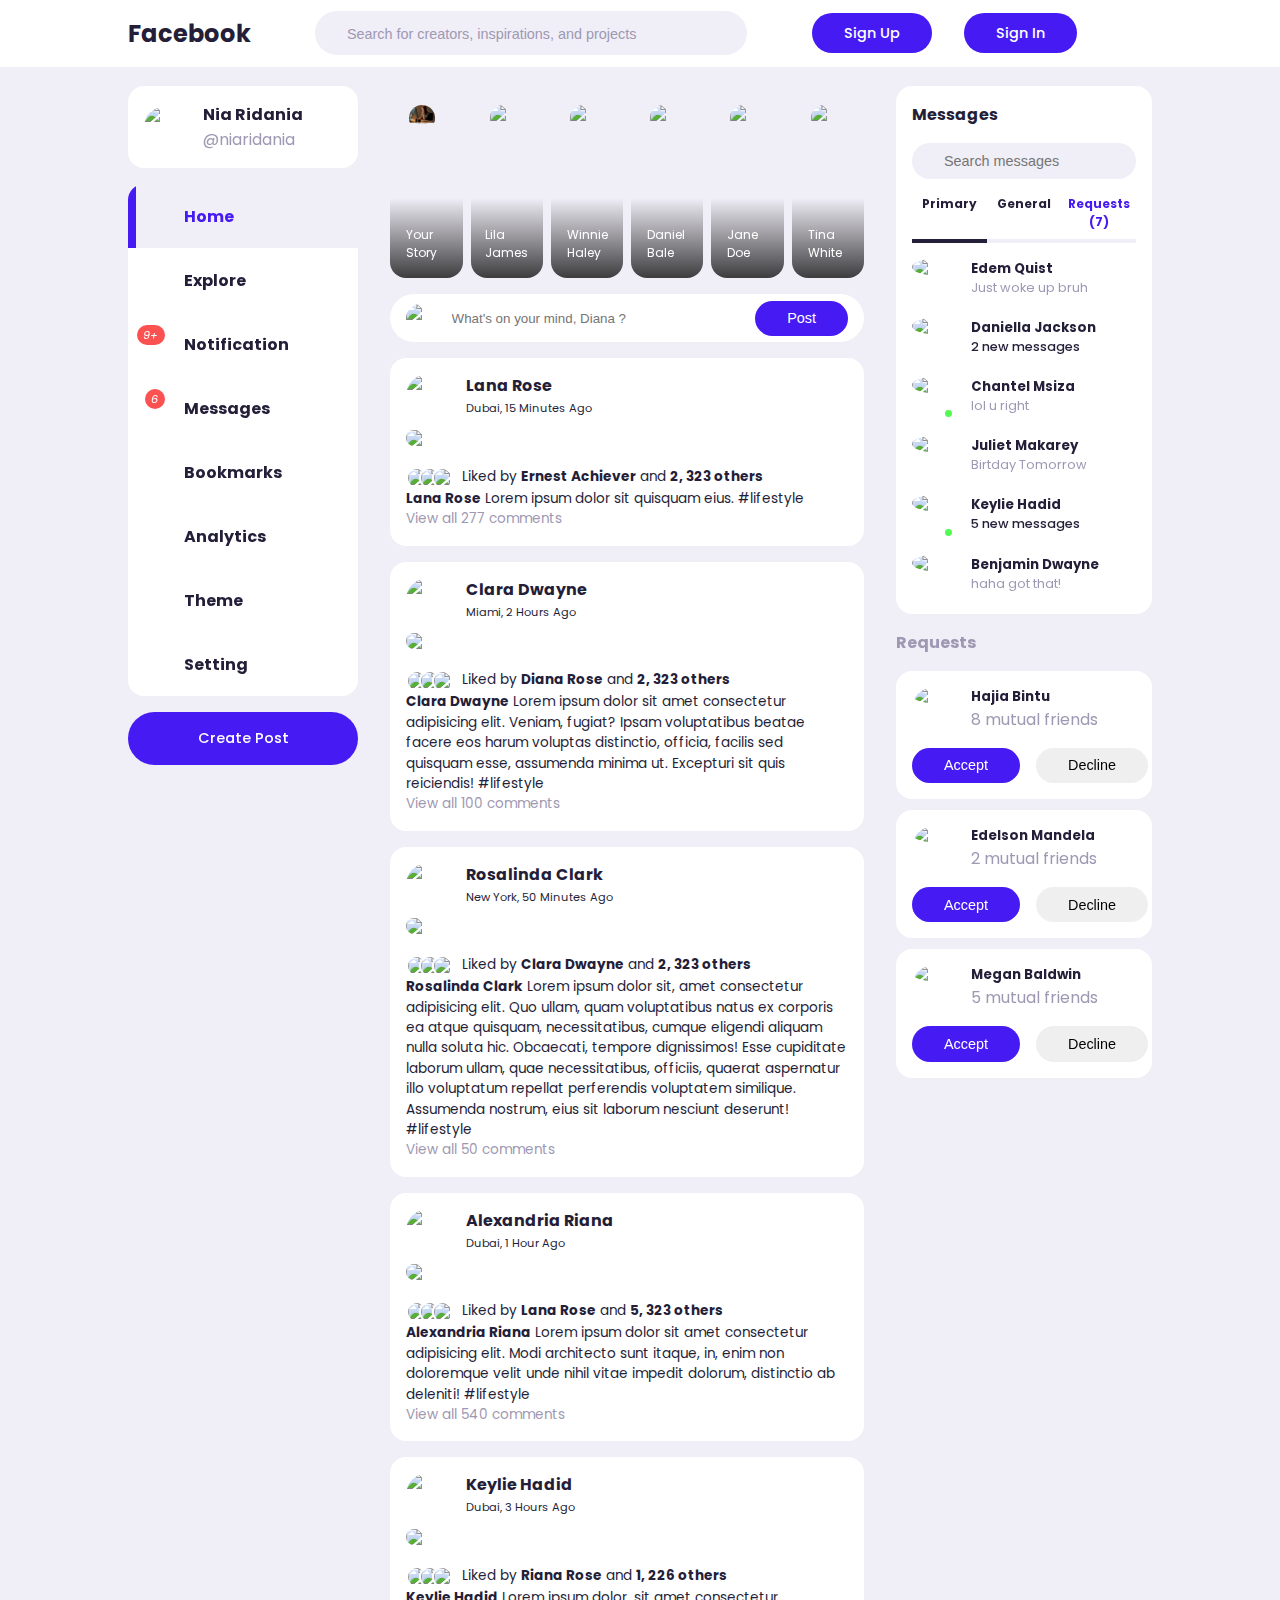
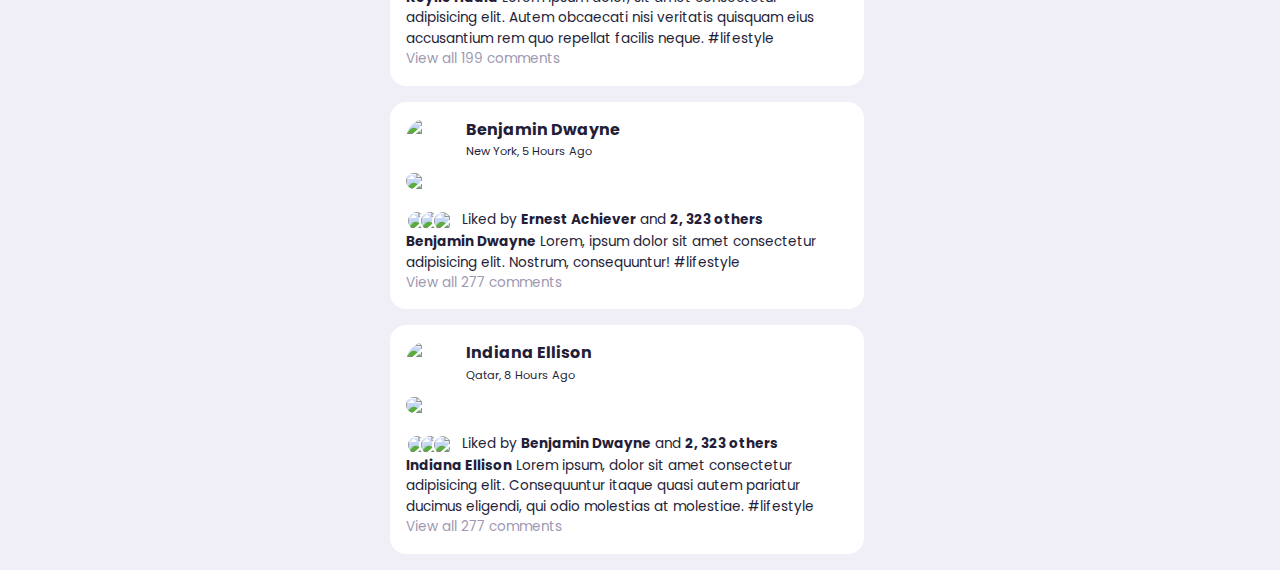
==== commit 61475740: "commit changes" ====
--- a/index.html
+++ b/index.html
@@ -8,7 +8,7 @@
     <!-- IconScout CDN -->
     <link rel="stylesheet" href="https://unicons.iconscout.com/release/v2.1.6/css/unicons.css">
     <!-- Stylesheet -->
-    <link rel="stylesheet" href="./homepage.css">
+    <link rel="stylesheet" href="./homePage/homepage.css">
 </head>
 <body>
     <nav>
@@ -21,7 +21,8 @@
                 <input type="search" placeholder="Search for creators, inspirations, and projects">
             </div>
             <div class="create">
-                <label class="btn btn-primary" for="create-post">Create</label>
+                <a href="./login/createUser.html" class="btn btn-primary" for="create-post">Sign Up</a>
+                <a href="./login/loginPage.html" class="btn btn-primary" for="create-post">Sign In</a>
                 <div class="profile-photo">
                     <img src="./images/profile-1.jpg" alt="">
                 </div>
@@ -36,7 +37,7 @@
             <div class="left">
                 <a class="profile">
                     <div class="profile-photo">
-                        <img src="./images/profile-1.jpg">
+                        <img src="https://static.vecteezy.com/system/resources/thumbnails/026/829/465/small/beautiful-girl-with-autumn-leaves-photo.jpg">
                     </div>
                     <div class="handle">
                         <h4>Nia Ridania</h4>
@@ -63,7 +64,7 @@
                         <div class="notifications-popup">
                             <div>
                                 <div class="profile-photo">
-                                    <img src="./images/profile-2.jpg">
+                                    <img src="https://encrypted-tbn0.gstatic.com/images?q=tbn:ANd9GcQwFx8hrz0b1u91PHuEa1dub4cEszKKuBdV3g&s">
                                 </div>
                                 <div class="notification-body">
                                     <b>Keke Benjamin</b> accepted your friend request
@@ -72,7 +73,7 @@
                             </div>
                             <div>
                                 <div class="profile-photo">
-                                    <img src="./images/profile-3.jpg">
+                                    <img src="https://static2.bigstockphoto.com/5/1/2/large1500/215309467.jpg">
                                 </div>
                                 <div class="notification-body">
                                     <b>John Doe</b> commented on your post
@@ -81,7 +82,7 @@
                             </div>
                             <div>
                                 <div class="profile-photo">
-                                    <img src="./images/profile-4.jpg">
+                                    <img src="https://static3.bigstockphoto.com/3/7/3/large1500/373855708.jpg">
                                 </div>
                                 <div class="notification-body">
                                     <b>Marry Oppong</b> and <b>283 Others</b> liked your post
@@ -90,7 +91,7 @@
                             </div>
                             <div>
                                 <div class="profile-photo">
-                                    <img src="./images/profile-5.jpg">
+                                    <img src="https://static.vecteezy.com/system/resources/previews/027/679/476/non_2x/portrait-of-a-cute-little-boy-on-a-blue-fabric-background-ai-generated-photo.jpg">
                                 </div>
                                 <div class="notification-body">
                                     <b>Doris Y. Lartey</b> commented on a post you are tagged in
@@ -99,7 +100,7 @@
                             </div>
                             <div>
                                 <div class="profile-photo">
-                                    <img src="./images/profile-6.jpg">
+                                    <img src="https://cdn.pixabay.com/photo/2015/03/30/20/33/heart-700141_1280.jpg">
                                 </div>
                                 <div class="notification-body">
                                     <b>Keyley Jenner</b> commented on a post you are tagged in
@@ -108,7 +109,7 @@
                             </div>
                             <div>
                                 <div class="profile-photo">
-                                    <img src="./images/profile-7.jpg">
+                                    <img src="https://thumbs.dreamstime.com/b/cute-teenage-girl-wearing-glasses-sitting-cafe-smiling-relaxing-65477902.jpg">
                                 </div>
                                 <div class="notification-body">
                                     <b>Jane Doe</b> commented on your post
@@ -140,7 +141,7 @@
                     </a>
                 </div>
                 <!----------------- END OF SIDEBAR -------------------->
-                <label class="btn btn-primary" for="create-post">Create Post</label>
+               <a style="color: white;" class="btn btn-primary" href="./homePage/createPost.html">Create Post</a>
             </div>
 
             <!----------------- MIDDLE -------------------->
@@ -149,37 +150,37 @@
                 <div class="stories">
                     <div class="story">
                         <div class="profile-photo">
-                            <img src="./images/profile-8.jpg">
+                            <img src="[data-uri]">
                         </div>
                         <p class="name">Your Story</p>
                     </div>
                     <div class="story">
                         <div class="profile-photo">
-                            <img src="./images/profile-9.jpg">
+                            <img src="https://media.istockphoto.com/id/1287415483/photo/attractive-business-woman-sits-at-table-in-front-of-laptop-and-talks-on-mobile-phone.jpg?s=612x612&w=is&k=20&c=gqYNw56dRpWgWSpRRyhG0WvqznpASnC-AkK3c7gucrg=">
                         </div>
                         <p class="name">Lila James</p>
                     </div>
                     <div class="story">
                         <div class="profile-photo">
-                            <img src="./images/profile-10.jpg">
+                            <img src="https://www.shutterstock.com/image-photo/texting-cell-phone-using-typing-260nw-2512072171.jpg">
                         </div>
                         <p class="name">Winnie Haley</p>
                     </div>
                     <div class="story">
                         <div class="profile-photo">
-                            <img src="./images/profile-11.jpg">
+                            <img src="https://encrypted-tbn0.gstatic.com/images?q=tbn:ANd9GcSgGtS9vqVean6otcnhubx2Y-dvrGNNng3YfA&s">
                         </div>
                         <p class="name">Daniel Bale</p>
                     </div>
                     <div class="story">
                         <div class="profile-photo">
-                            <img src="./images/profile-12.jpg">
+                            <img src="https://encrypted-tbn0.gstatic.com/images?q=tbn:ANd9GcQjTDLiiEyHGB_8AauykPpwhZJ4TMZKRLDwkg&s">
                         </div>
                         <p class="name">Jane Doe</p>
                     </div>
                     <div class="story">
                         <div class="profile-photo">
-                            <img src="./images/profile-13.jpg">
+                            <img src="https://encrypted-tbn0.gstatic.com/images?q=tbn:ANd9GcR9M2zI_O1Uq13HMYKI2Wx0RFmlR9ZORl38vA&s">
                         </div>
                         <p class="name">Tina White</p>
                     </div>
@@ -187,19 +188,21 @@
                 <!----------------- END OF STORIES -------------------->
                 <form action="" class="create-post">
                     <div class="profile-photo">
-                        <img src="./images/profile-1.jpg">
+                        <img src="https://4kwallpapers.com/images/wallpapers/girl-silhouette-aesthetic-mood-bokeh-evening-sky-dusk-3840x2160-318.jpg">
                     </div>
                     <input type="text" placeholder="What's on your mind, Diana ?" id="create-post">
                     <input type="submit" value="Post" class="btn btn-primary">
                 </form>
-                <!----------------- FEEDS -------------------->
+                <!----------------- FEEDS ------------------->
+           
+                <div class="feedss"></div>
                 <div class="feeds">
                     <!----------------- FEED 1 -------------------->
                     <div class="feed">
                         <div class="head">
                             <div class="user">
                                 <div class="profile-photo">
-                                    <img src="./images/profile-13.jpg">
+                                    <img src="https://encrypted-tbn0.gstatic.com/images?q=tbn:ANd9GcRojIyXaPwCVIfU91ceAD5zg5_7NZLLDH5hYg&s">
                                 </div>
                                 <div class="info">
                                     <h3>Lana Rose</h3>
@@ -212,7 +215,7 @@
                         </div>
 
                         <div class="photo">
-                            <img src="./images/feed-1.jpg">
+                            <img src="https://4kwallpapers.com/images/wallpapers/girl-silhouette-aesthetic-mood-bokeh-evening-sky-dusk-3840x2160-318.jpg">
                         </div>
 
                         <div class="action-buttons">
@@ -227,9 +230,9 @@
                         </div>
 
                         <div class="liked-by">
-                            <span><img src="./images/profile-10.jpg"></span>
-                            <span><img src="./images/profile-4.jpg"></span>
-                            <span><img src="./images/profile-15.jpg"></span>
+                            <span><img src="https://encrypted-tbn0.gstatic.com/images?q=tbn:ANd9GcRojIyXaPwCVIfU91ceAD5zg5_7NZLLDH5hYg&s"></span>
+                            <span><img src="https://encrypted-tbn0.gstatic.com/images?q=tbn:ANd9GcRojIyXaPwCVIfU91ceAD5zg5_7NZLLDH5hYg&s"></span>
+                            <span><img src="https://w0.peakpx.com/wallpaper/299/708/HD-wallpaper-girl-green-clothing-standing-road-girls-model-outdoor.jpg"></span>
                             <p>Liked by <b>Ernest Achiever</b> and <b>2, 323 others</b></p>
                         </div>
 
@@ -249,7 +252,7 @@
                         <div class="head">
                             <div class="user">
                                 <div class="profile-photo">
-                                    <img src="./images/profile-10.jpg">
+                                    <img src="https://encrypted-tbn0.gstatic.com/images?q=tbn:ANd9GcSgGtS9vqVean6otcnhubx2Y-dvrGNNng3YfA&s">
                                 </div>
                                 <div class="info">
                                     <h3>Clara Dwayne</h3>
@@ -262,7 +265,7 @@
                         </div>
 
                         <div class="photo">
-                            <img src="./images/feed-3.jpg">
+                            <img src="https://encrypted-tbn0.gstatic.com/images?q=tbn:ANd9GcQAlTSJZIph4RzfuG_tmg78BTeonmLCIkavOQ&s">
                         </div>
 
                         <div class="action-buttons">
@@ -277,9 +280,9 @@
                         </div>
 
                         <div class="liked-by">
-                            <span><img src="./images/profile-11.jpg"></span>
-                            <span><img src="./images/profile-5.jpg"></span>
-                            <span><img src="./images/profile-16.jpg"></span>
+                            <span><img src="https://encrypted-tbn0.gstatic.com/images?q=tbn:ANd9GcRojIyXaPwCVIfU91ceAD5zg5_7NZLLDH5hYg&s"></span>
+                            <span><img src="https://encrypted-tbn0.gstatic.com/images?q=tbn:ANd9GcRojIyXaPwCVIfU91ceAD5zg5_7NZLLDH5hYg&s"></span>
+                            <span><img src="https://encrypted-tbn0.gstatic.com/images?q=tbn:ANd9GcRojIyXaPwCVIfU91ceAD5zg5_7NZLLDH5hYg&s"></span>
                             <p>Liked by <b>Diana Rose</b> and <b>2, 323 others</b></p>
                         </div>
 
@@ -299,7 +302,7 @@
                         <div class="head">
                             <div class="user">
                                 <div class="profile-photo">
-                                    <img src="./images/profile-4.jpg">
+                                    <img src="https://images.autotrader.com/hn/c/86646469213f4152b65a8f0f247cf21e.jpg">
                                 </div>
                                 <div class="info">
                                     <h3>Rosalinda Clark</h3>
@@ -312,7 +315,7 @@
                         </div>
 
                         <div class="photo">
-                            <img src="./images/feed-4.jpg">
+                            <img src="https://m.economictimes.com/thumb/msid-106775052,width-1600,height-900,resizemode-4,imgsize-69266/mclaren-750s-launched-in-india-at-rs-5-91-crore-what-makes-it-so-expensive.jpg">
                         </div>
 
                         <div class="action-buttons">
@@ -327,9 +330,9 @@
                         </div>
 
                         <div class="liked-by">
-                            <span><img src="./images/profile-12.jpg"></span>
-                            <span><img src="./images/profile-13.jpg"></span>
-                            <span><img src="./images/profile-14.jpg"></span>
+                            <span><img src="https://images.autotrader.com/hn/c/86646469213f4152b65a8f0f247cf21e.jpg"></span>
+                            <span><img src="https://images.autotrader.com/hn/c/86646469213f4152b65a8f0f247cf21e.jpg"></span>
+                            <span><img src="https://images.autotrader.com/hn/c/86646469213f4152b65a8f0f247cf21e.jpg"></span>
                             <p>Liked by <b>Clara Dwayne</b> and <b>2, 323 others</b></p>
                         </div>
 
@@ -349,7 +352,7 @@
                         <div class="head">
                             <div class="user">
                                 <div class="profile-photo">
-                                    <img src="./images/profile-5.jpg">
+                                    <img src="https://www.usnews.com/object/image/00000191-d821-d8b8-adf7-f97944b10000/chevrolet-corvette-zr1-coupe-001.jpg?update-time=1725907944302&size=responsiveGallery">
                                 </div>
                                 <div class="info">
                                     <h3>Alexandria Riana</h3>
@@ -362,7 +365,7 @@
                         </div>
 
                         <div class="photo">
-                            <img src="./images/feed-5.jpg">
+                            <img src="https://c4.wallpaperflare.com/wallpaper/574/955/610/beautiful-girl-4k-best-picture-wallpaper-preview.jpg">
                         </div>
 
                         <div class="action-buttons">
@@ -377,9 +380,9 @@
                         </div>
 
                         <div class="liked-by">
-                            <span><img src="./images/profile-10.jpg"></span>
-                            <span><img src="./images/profile-4.jpg"></span>
-                            <span><img src="./images/profile-15.jpg"></span>
+                            <span><img src="https://images.autotrader.com/hn/c/86646469213f4152b65a8f0f247cf21e.jpg"></span>
+                            <span><img src="https://c4.wallpaperflare.com/wallpaper/574/955/610/beautiful-girl-4k-best-picture-wallpaper-preview.jpg"></span>
+                            <span><img src="https://images.autotrader.com/hn/c/86646469213f4152b65a8f0f247cf21e.jpg"></span>
                             <p>Liked by <b>Lana Rose</b> and <b>5, 323 others</b></p>
                         </div>
 
@@ -399,7 +402,7 @@
                         <div class="head">
                             <div class="user">
                                 <div class="profile-photo">
-                                    <img src="./images/profile-7.jpg">
+                                    <img src="https://c4.wallpaperflare.com/wallpaper/836/736/1023/girl-model-sun-beauty-wallpaper-preview.jpg">
                                 </div>
                                 <div class="info">
                                     <h3>Keylie Hadid</h3>
@@ -412,7 +415,7 @@
                         </div>
 
                         <div class="photo">
-                            <img src="./images/feed-7.jpg">
+                            <img src="https://cdn.pixabay.com/photo/2023/03/15/08/18/super-car-7853982_960_720.jpg">
                         </div>
 
                         <div class="action-buttons">
@@ -427,9 +430,9 @@
                         </div>
 
                         <div class="liked-by">
-                            <span><img src="./images/profile-10.jpg"></span>
-                            <span><img src="./images/profile-4.jpg"></span>
-                            <span><img src="./images/profile-15.jpg"></span>
+                            <span><img src="https://c4.wallpaperflare.com/wallpaper/574/955/610/beautiful-girl-4k-best-picture-wallpaper-preview.jpg"></span>
+                            <span><img src="https://c4.wallpaperflare.com/wallpaper/574/955/610/beautiful-girl-4k-best-picture-wallpaper-preview.jpg"></span>
+                            <span><img src="https://c4.wallpaperflare.com/wallpaper/574/955/610/beautiful-girl-4k-best-picture-wallpaper-preview.jpg"></span>
                             <p>Liked by <b>Riana Rose</b> and <b>1, 226 others</b></p>
                         </div>
 
@@ -449,7 +452,7 @@
                         <div class="head">
                             <div class="user">
                                 <div class="profile-photo">
-                                    <img src="./images/profile-15.jpg">
+                                    <img src="https://wallpapers.com/images/hd/russian-girl-darya-konovalova-iwdt18kph6tlfegn.jpg">
                                 </div>
                                 <div class="info">
                                     <h3>Benjamin Dwayne</h3>
@@ -462,7 +465,7 @@
                         </div>
 
                         <div class="photo">
-                            <img src="./images/feed-2.jpg">
+                            <img src="https://c4.wallpaperflare.com/wallpaper/626/828/856/chainsaw-man-mitaka-asa-chainsaw-man-anime-girls-red-eyes-artwork-hd-wallpaper-thumb.jpg">
                         </div>
 
                         <div class="action-buttons">
@@ -477,9 +480,9 @@
                         </div>
 
                         <div class="liked-by">
-                            <span><img src="./images/profile-10.jpg"></span>
-                            <span><img src="./images/profile-4.jpg"></span>
-                            <span><img src="./images/profile-15.jpg"></span>
+                            <span><img src="https://wallpapers.com/images/hd/russian-girl-darya-konovalova-iwdt18kph6tlfegn.jpg"></span>
+                            <span><img src="https://wallpapers.com/images/hd/russian-girl-darya-konovalova-iwdt18kph6tlfegn.jpg"></span>
+                            <span><img src="https://wallpapers.com/images/hd/russian-girl-darya-konovalova-iwdt18kph6tlfegn.jpg"></span>
                             <p>Liked by <b>Ernest Achiever</b> and <b>2, 323 others</b></p>
                         </div>
 
@@ -499,7 +502,7 @@
                         <div class="head">
                             <div class="user">
                                 <div class="profile-photo">
-                                    <img src="./images/profile-3.jpg">
+                                    <img src="https://w0.peakpx.com/wallpaper/299/708/HD-wallpaper-girl-green-clothing-standing-road-girls-model-outdoor.jpg">
                                 </div>
                                 <div class="info">
                                     <h3>Indiana Ellison</h3>
@@ -512,7 +515,7 @@
                         </div>
 
                         <div class="photo">
-                            <img src="./images/feed-6.jpg">
+                            <img src="https://w0.peakpx.com/wallpaper/299/708/HD-wallpaper-girl-green-clothing-standing-road-girls-model-outdoor.jpg">
                         </div>
 
                         <div class="action-buttons">
@@ -527,9 +530,9 @@
                         </div>
 
                         <div class="liked-by">
-                            <span><img src="./images/profile-10.jpg"></span>
-                            <span><img src="./images/profile-4.jpg"></span>
-                            <span><img src="./images/profile-15.jpg"></span>
+                            <span><img src="https://c4.wallpaperflare.com/wallpaper/626/828/856/chainsaw-man-mitaka-asa-chainsaw-man-anime-girls-red-eyes-artwork-hd-wallpaper-thumb.jpg"></span>
+                            <span><img src="https://wallpapers.com/images/hd/russian-girl-darya-konovalova-iwdt18kph6tlfegn.jpg"></span>
+                            <span><img src="https://wallpapers.com/images/hd/russian-girl-darya-konovalova-iwdt18kph6tlfegn.jpg"></span>
                             <p>Liked by <b>Benjamin Dwayne</b> and <b>2, 323 others</b></p>
                         </div>
 
@@ -570,7 +573,7 @@
                     <!------- MESSAGES ------->
                     <div class="message">
                         <div class="profile-photo">
-                            <img src="./images/profile-17.jpg">
+                            <img src="https://media.istockphoto.com/id/1437816897/photo/business-woman-manager-or-human-resources-portrait-for-career-success-company-we-are-hiring.jpg?s=2048x2048&w=is&k=20&c=8QovDK9XochFpaIC-N3pn5EEaRSVuE1SKpQDVUxLSUk=">
                         </div>
                         <div class="message-body">
                             <h5>Edem Quist</h5>
@@ -580,7 +583,7 @@
                     <!------- MESSAGES ------->
                     <div class="message">
                         <div class="profile-photo">
-                            <img src="./images/profile-6.jpg">
+                            <img src="https://thumbs.dreamstime.com/b/person-using-dehumidifier-bedroom-most-odor-free-environment-woman-controlling-humidity-temperature-room-238358088.jpg">
                         </div>
                         <div class="message-body">
                             <h5>Daniella Jackson</h5>
@@ -590,7 +593,7 @@
                     <!------- MESSAGES ------->
                     <div class="message">
                         <div class="profile-photo">
-                            <img src="./images/profile-8.jpg">
+                            <img src="https://thumbs.dreamstime.com/b/smiling-young-businessman-using-cell-phone-outdoors-folder-80607364.jpg">
                             <div class="active"></div>
                         </div>
                         <div class="message-body">
@@ -601,7 +604,7 @@
                     <!------- MESSAGES ------->
                     <div class="message">
                         <div class="profile-photo">
-                            <img src="./images/profile-10.jpg">
+                            <img src="https://photosbook.in/wp-content/uploads/cute-girl-pic53.jpg">
                         </div>
                         <div class="message-body">
                             <h5>Juliet Makarey</h5>
@@ -611,7 +614,7 @@
                     <!------- MESSAGES ------->
                     <div class="message">
                         <div class="profile-photo">
-                            <img src="./images/profile-3.jpg">
+                            <img src="https://photosnow.org/wp-content/uploads/2024/04/simple-cute-girl-pic_6.jpg">
                             <div class="active"></div>
                         </div>
                         <div class="message-body">
@@ -622,7 +625,7 @@
                     <!------- MESSAGES ------->
                     <div class="message">
                         <div class="profile-photo">
-                            <img src="./images/profile-15.jpg">
+                            <img src="https://photosbull.com/wp-content/uploads/2024/05/1000060431.jpg">
                         </div>
                         <div class="message-body">
                             <h5>Benjamin Dwayne</h5>
@@ -638,7 +641,7 @@
                     <div class="request">
                         <div class="info">
                             <div class="profile-photo">
-                                <img src="./images/profile-20.jpg">
+                                <img src="https://encrypted-tbn0.gstatic.com/images?q=tbn:ANd9GcSEArk0yXEl2Dr-BgbT53XCeUn_taIBpOGh4w&s">
                             </div>
                             <div>
                                 <h5>Hajia Bintu</h5>
@@ -657,7 +660,7 @@
                     <div class="request">
                         <div class="info">
                             <div class="profile-photo">
-                                <img src="./images/profile-18.jpg">
+                                <img src="https://www.befunky.com/images/prismic/82e0e255-17f9-41e0-85f1-210163b0ea34_hero-blur-image-3.jpg?auto=avif,webp&format=jpg&width=896">
                             </div>
                             <div>
                                 <h5>Edelson Mandela</h5>
@@ -676,7 +679,7 @@
                     <div class="request">
                         <div class="info">
                             <div class="profile-photo">
-                                <img src="./images/profile-17.jpg">
+                                <img src="https://ghantee.com/wp-content/uploads/2024/01/beautiful-radha-krishna-image-jan-2024-842x1024.jpg">
                             </div>
                             <div>
                                 <h5>Megan Baldwin</h5>
@@ -752,7 +755,7 @@
             </div>
         </div>
     </div>
-    <script src="homepage.js"></script>
+    <script src="./homePage/homepage.js"></script>
 </body>
 </html>
 
--- a/homePage/homepage.css
+++ b/homePage/homepage.css
@@ -0,0 +1,801 @@
+
+@import url('https://fonts.googleapis.com/css2?family=Poppins:wght@300;400;500;600&display=swap');
+
+
+:root {
+    --primary-color-hue: 252;
+    --dark-color-lightness: 17%;
+    --light-color-lightness: 95%;
+    --white-color-lightness: 100%;
+
+    --color-white: hsl(252, 30%, var(--white-color-lightness));
+    --color-light: hsl(252, 30%, var(--light-color-lightness));
+    --color-grey: hsl(252, 15%, 65%);
+    --color-primary: hsl(var(--primary-color-hue), 90%, 53%);
+
+    --color-secondary: hsl(252, 100%, 90%);
+    --color-success: hsl(120, 95%, 65%);
+    --color-danger: hsl(0, 95%, 65%);
+    --color-dark: hsl(252, 30%, var(--dark-color-lightness));
+    --color-black: hsl(252, 30%, 10%);
+
+    --border-radius: 2rem;
+    --card-border-radius: 1rem;
+    --btn-padding: 0.6rem 2rem;
+    --search-padding: 0.6rem 1rem;
+    --card-padding: 1rem;
+
+    --sticky-top-left: 5.4rem;
+    --sticky-top-right: -18rem;
+
+}
+
+*, *::before, *::after {
+    margin: 0;
+    padding: 0;
+    outline: 0;
+    box-sizing: border-box;
+    text-decoration: none;
+    list-style: none;
+    border: none;
+}
+
+body {
+    font-family: 'Poppins', sans-serif;
+    color: var(--color-dark);
+    background: var(--color-light);
+    overflow-x: hidden;
+}
+
+/* =============== General Style ============== */
+.container {
+    width: 80%;
+    margin: 0 auto;
+}
+
+.profile-photo {
+    width: 2.7rem;
+    aspect-ratio: 1/1;
+    border-radius: 50%;
+    overflow: hidden;
+}
+
+img {
+    display: block;
+    width: 100%;
+}
+
+.btn {
+    display: inline-block;
+    padding: var(--btn-padding);
+    font-weight: 500;
+    border-radius: var(--border-radius);
+    cursor: pointer;
+    transition: all 300ms ease;
+    font-size: 0.9rem;
+}
+
+.btn:hover {
+    opacity: 0.8;
+}
+
+.btn-primary {
+    background: var(--color-primary);
+    color: var(--color-white);
+    
+}
+
+
+
+.text-bold {
+    font-weight: 500;
+}
+
+.text-muted {
+    color: var(--color-grey);
+}
+
+/* =============== Navbar ============== */
+nav {
+    width: 100%;
+    background: var(--color-white);
+    padding: 0.7rem 0;
+    position: fixed;
+    top: 0;
+    z-index: 10;
+}
+
+nav .container {
+    display: flex;
+    align-items: center;
+    justify-content: space-between;
+
+}
+
+.search-bar {
+    background: var(--color-light);
+    border-radius: var(--border-radius);
+    padding: var(--search-padding);
+}
+
+.search-bar input[type="search"] {
+    background: transparent;
+    width: 30vw;
+    margin-left: 1rem;
+    font-size: 0.9rem;
+    color: var(--color-dark);
+}
+
+nav .search-bar input[type="search"]::placeholder {
+    color: var(--color-grey);
+}
+
+nav .create {
+    display: flex;
+    align-items: center;
+    gap: 2rem;
+}
+
+/* =============== Main ============== */
+main {
+    position: relative;
+    top: 5.4rem;
+}
+
+main .container {
+    display: grid;
+    grid-template-columns: 18vw auto  20vw;
+    column-gap: 2rem;
+    position: relative;
+}
+
+/* =============== Left ============== */
+main .container .left {
+    height: max-content;
+    position: sticky;
+    top: var(--sticky-top-left);
+}
+
+main .container .left .profile {
+    padding: var(--card-padding);
+    background: var(--color-white);
+    border-radius: var(--card-border-radius);
+    display: flex;
+    align-items: center;
+    column-gap: 1rem;
+    width: 100%;
+}
+
+/* =============== Sidebar ============== */
+.left .sidebar {
+    margin-top: 1rem;
+    background: var(--color-white);
+    border-radius: var(--card-border-radius);
+}
+
+.left .sidebar .menu-item {
+    display: flex;
+    align-items: center;
+    height: 4rem;
+    cursor: pointer;
+    transition: all 300ms ease;
+    position: relative;
+}
+
+.left .sidebar .menu-item:hover {
+    background: var(--color-light);
+}
+
+.left .sidebar i {
+    font-size: 1.4rem;
+    color: var(--color-grey);
+    margin-left: 2rem;
+    position: relative;
+}
+
+.left .sidebar i .notification-count {
+    background: var(--color-danger);
+    color: white;
+    font-size: 0.7rem;
+    width: fit-content;
+    border-radius: 0.8rem;
+    padding: 0.1rem 0.4rem;
+    position: absolute;
+    top: -0.2rem;
+    right: -0.3rem;
+}
+
+.left .sidebar h3 {
+    margin-left: 1.5rem;
+    font-size: 1rem;
+}
+
+.left .sidebar .active {
+    background: var(--color-light);
+}
+
+.left .sidebar .active i, 
+.left .sidebar .active h3 {
+    color: var(--color-primary);
+}
+
+.left .sidebar .active::before {
+    content: "";
+    display: block;
+    width: 0.5rem;
+    height: 100%;
+    position: absolute;
+    background: var(--color-primary);
+}
+
+.left .sidebar .menu-item:first-child.active {
+    border-top-left-radius: var(--card-border-radius);
+    overflow: hidden;
+}
+
+.left .sidebar .menu-item:last-child.active {
+    border-bottom-left-radius: var(--card-border-radius);
+    overflow: hidden;
+}
+
+.left .btn {
+    margin-top: 1rem;
+    width: 100%;
+    text-align: center;
+    padding: 1rem 0;
+    margin-bottom: 0.7rem;
+}
+
+/* =============== Notification Popup ============== */
+.left .notifications-popup {
+    position: absolute;
+    top: 0;
+    left: 110%;
+    width: 30rem;
+    background: var(--color-white);
+    border-radius: var(--card-border-radius);
+    padding: var(--card-padding);
+    box-shadow: 0 0 2rem hsl(var(--color-primary), 75%, 60%, 25%);
+    z-index: 8;
+    display: none;
+}
+
+.left .notifications-popup::before {
+    content: "";
+    width: 1.2rem;
+    height: 1.2rem;
+    display: block;
+    background: var(--color-white);
+    position: absolute;
+    left: -0.6rem;
+    transform: rotate(45deg);
+}
+
+.left .notifications-popup > div {
+    display: flex;
+    align-items: start;
+    gap: 1rem;
+    margin-bottom: 1rem;
+}
+
+.left .notifications-popup small {
+    display: block;
+}
+
+/* =============== Middle ============== */
+/* =============== Stories ============== */
+.middle .stories {
+    display: flex;
+    justify-content: space-between;
+    height: 12rem;
+    gap: 0.5rem;
+}
+
+.middle .stories .story {
+    padding: var(--card-padding);
+    border-radius: var(--card-border-radius);
+    display: flex;
+    flex-direction: column;
+    justify-content: space-between;
+    align-items: center;
+    color: white;
+    font-size: 0.75rem;
+    width: 100%;
+    position: relative;
+    overflow: hidden;
+}
+
+.middle .stories .story::before {
+    content: "";
+    display: block;
+    width: 100%;
+    height: 5rem;
+    background: linear-gradient(transparent, rgba(0,0,0,0.75));
+    position: absolute;
+    bottom: 0;
+}
+
+.middle .stories .story .name {
+    z-index: 0;
+}
+
+.middle .stories .story:nth-child(1) {
+    background: url("./images/story-1.jpg")
+    no-repeat center center/cover;
+}
+
+.middle .stories .story:nth-child(2) {
+    background: url("./images/story-2.jpg")
+    no-repeat center center/cover;
+}
+
+.middle .stories .story:nth-child(3) {
+    background: url("./images/story-3.jpg")
+    no-repeat center center/cover;
+}
+
+.middle .stories .story:nth-child(4) {
+    background: url("./images/story-4.jpg")
+    no-repeat center center/cover;
+}
+
+.middle .stories .story:nth-child(5) {
+    background: url("./images/story-5.jpg")
+    no-repeat center center/cover;
+}
+
+.middle .stories .story:nth-child(6) {
+    background: url("./images/story-6.jpg")
+    no-repeat center center/cover;
+}
+
+.middle .story .profile-photo {
+    width: 2rem;
+    height: 2rem;
+    align-self: start;
+    border: 3px solid var(--color-light);
+}
+
+/* =============== Create Post ============== */
+.middle .create-post {
+    width: 100%;
+    display: flex;
+    align-items: center;
+    justify-content: space-between;
+    margin-top: 1rem;
+    background: var(--color-white);
+    padding: 0.4rem var(--card-padding);
+    border-radius: var(--border-radius);
+}
+
+.middle .create-post input[type="text"] {
+    width: 100%;
+    justify-self: start;
+    padding-left: 1rem;
+    background: transparent;
+    color: var(--color-dark);
+    margin-right: 1rem;
+}
+
+/* =============== Feeds ============== */
+.middle .feeds .feed {
+    background: var(--color-white);
+    border-radius: var(--card-border-radius);
+    padding: var(--card-padding);
+    margin: 1rem 0;
+    font-size: 0.85rem;
+    line-height: 1.5;
+}
+
+.middle .feed .head {
+    display: flex;
+    justify-content: space-between;
+}
+
+.middle .feed .user {
+    display: flex;
+    gap: 1rem;
+}
+
+.middle .feed .photo {
+    border-radius: var(--card-border-radius);
+    overflow: hidden;
+    margin: 0.7rem 0;
+}
+
+.middle .feed .action-buttons {
+    display: flex;
+    justify-content: space-between;
+    align-items: center;
+    font-size: 1.4rem;
+    margin: 0.6rem 0;
+}
+
+.middle .liked-by {
+    display: flex;
+}
+
+.middle .liked-by span {
+    width: 1.4rem;
+    height: 1.4rem;
+    display: block;
+    border-radius:50%;
+    overflow: hidden;
+    border: 2px solid var(--color-white);
+    margin-left: -0.6rem;
+}
+
+.middle .liked-by span:first-child {
+    margin: 0;
+}
+
+.middle .liked-by p {
+    margin-left: 0.5rem;
+}
+
+/* =============== Right ============== */
+main .container .right {
+    height: max-content;
+    position: sticky;
+    top: var(--sticky-top-right);
+    bottom: 0;
+}
+
+/* =============== Messages ============== */
+.right .messages {
+    background: var(--color-white);
+    border-radius: var(--card-border-radius);
+    padding: var(--card-padding);
+}
+
+.right .messages .heading {
+    display: flex;
+    align-items: center;
+    justify-content: space-between;
+    margin-bottom: 1rem;
+}
+
+.right .messages i {
+    font-size: 1.4rem;
+}
+
+.right .messages .search-bar {
+    display: flex;
+    margin-bottom: 1rem;
+}
+
+.right .messages .category {
+    display: flex;
+    justify-content: space-between;
+    margin-bottom: 1rem;
+}
+
+.right .messages .category h6 {
+    width: 100%;
+    text-align: center;
+    border-bottom: 4px solid var(--color-light);
+    padding-bottom: 0.5rem;
+    font-size: 0.75rem;
+}
+
+.right .messages .category .active {
+    border-color: var(--color-dark);
+}
+
+.right .messages .message-requests {
+    color: var(--color-primary);
+}
+
+.right .messages .message {
+    display: flex;
+    gap: 1rem;
+    margin-bottom: 1rem;
+    align-items: start;
+}
+
+.right .message .profile-photo {
+    position: relative;
+    overflow: visible;
+}
+
+.right .profile-photo img {
+    border-radius: 50%;
+}
+
+.right .messages .message:last-child {
+    margin: 0;
+}
+
+.right .messages .message p {
+    font-size:0.8rem;
+}
+
+.right .messages .message .profile-photo .active {
+    width: 0.8rem;
+    height: 0.8rem;
+    border-radius: 50%;
+    border: 3px solid var(--color-white);
+    background: var(--color-success);
+    position: absolute;
+    bottom: 0;
+    right: 0;
+}
+
+/* =============== Friend Requests ============== */
+.right .friend-requests {
+    margin-top: 1rem;
+}
+
+.right .friend-requests h4 {
+    color: var(--color-grey);
+    margin: 1rem 0;
+}
+
+.right .request {
+    background: var(--color-white);
+    padding: var(--card-padding);
+    border-radius: var(--card-border-radius);
+    margin-bottom: 0.7rem;
+}
+
+.right .request .info {
+    display: flex;
+    gap: 1rem;
+    margin-bottom: 1rem;
+}
+
+.right .request .action {
+    display: flex;
+    gap: 1rem;
+}
+
+/* =============== Theme Customization ============== */
+.customize-theme {
+    background: rgba(0, 0, 0, 0.5);
+    width: 100vw;
+    height: 100vh;
+    position: fixed;
+    top: 0;
+    left: 0;
+    z-index: 100%;
+    text-align: center;
+    display: grid;
+    place-items: center;
+    display: none;
+}
+
+.customize-theme .card {
+    background: var(--color-white);
+    padding: 3rem;
+    border-radius: var(--card-border-radius);
+    width:50%;
+    box-shadow: 0 0 1rem var(--color-primary);
+}
+
+/* =============== Font Size ============== */
+.customize-theme .font-size {
+    margin-top: 5rem;
+}
+
+.customize-theme .font-size > div {
+    display: flex;
+    justify-content: space-between;
+    align-items: center;
+    background: var(--color-light);
+    padding: var(--search-padding);
+    border-radius: var(--card-border-radius);
+}
+
+.customize-theme .choose-size {
+    background: var(--color-secondary);
+    height: 0.3rem;
+    width: 100%;
+    margin: 0 1rem;
+    display: flex;
+    justify-content: space-between;
+    align-items: center;
+}
+
+.customize-theme .choose-size span {
+    width: 1rem;
+    height: 1rem;
+    background: var(--color-secondary);
+    border-radius: 50%;
+    cursor: pointer;
+}
+
+.customize-theme .choose-size span.active {
+    background: var(--color-primary);
+}
+
+/* =============== Color ============== */
+.customize-theme .color {
+    margin-top: 2rem;
+}
+
+.customize-theme .choose-color {
+    background: var(--color-light);
+    padding: var(--search-padding);
+    border-radius: var(--card-border-radius);
+    display: flex;
+    align-items: center;
+    justify-content: space-between;
+}
+
+.customize-theme .choose-color span {
+    width: 2.2rem;
+    height: 2.2rem;
+    border-radius: 50%;
+}
+
+.customize-theme .choose-color span:nth-child(1) {
+    background: hsl(233, 60%, 16%);
+}
+
+.customize-theme .choose-color span:nth-child(2) {
+    background: hsl(52, 75%, 60%);
+}
+
+.customize-theme .choose-color span:nth-child(3) {
+    background: hsl(352, 75%, 60%);
+}
+
+.customize-theme .choose-color span:nth-child(4) {
+    background: hsl(152, 75%, 60%);
+}
+
+.customize-theme .choose-color span:nth-child(5) {
+    background: hsl(202, 75%, 60%);
+}
+
+.customize-theme .choose-color span.active {
+    border: 5px solid var(--color-secondary);
+}
+
+/* =============== Background ============== */
+.customize-theme .background {
+    margin-top: 2rem;
+}
+
+.customize-theme .choose-bg {
+    display: flex;
+    align-items: center;
+    justify-content: space-between;
+    gap: 1.5rem;
+}
+
+.customize-theme .choose-bg > div {
+    padding: var(--card-padding);
+    width: 100%;
+    display: flex;
+    align-items: center;
+    font-size: 1rem;
+    font-weight: bold;
+    border-radius: 0.4rem;
+    cursor: pointer;
+}
+
+.customize-theme .choose-bg > div.active {
+    border: 2px solid var(--color-primary);
+}
+
+.customize-theme .choose-bg .bg-1 {
+    background: white;
+    color: black;
+}
+
+.customize-theme .choose-bg .bg-2 {
+    background: hsl(252, 30%, 17%);
+    color: white;
+}
+
+.customize-theme .choose-bg .bg-3 {
+    background: hsl(252, 30%, 10%);
+    color: white;
+}
+
+.customize-theme .choose-bg > div span {
+    width: 2rem;
+    height: 2rem;
+    border: 2px solid var(--color-grey);
+    border-radius: 50%;
+    margin-right: 1rem;
+}
+
+/* ================= 
+MEDIA QUERIES FOR SMALL LAPTOP AND BIG TABLETS 
+==================== */
+
+@media screen and (max-width: 1200px) {
+    .container {
+        width: 96%;
+    }
+
+    main .container {
+        grid-template-columns: 5rem auto 30vw;
+        gap: 1rem;
+    }
+
+    .left {
+        width: 5rem;
+        z-index: 5;
+    }
+
+    main .container .left .profile {
+        display: none;
+    }
+
+    .sidebar h3 {
+        display: none;
+    }
+
+    .left .btn {
+        display: none;
+    }
+
+    .customize-theme .card {
+        width: 80vw;
+    }
+}
+
+/* ================= 
+MEDIA QUERIES FOR SMALL TABLETS AND MOBILE PHONES
+==================== */
+
+@media screen and (max-width: 992px) {
+    nav .search-bar {
+        display: none;
+    }
+
+    main .container {
+        grid-template-columns: 0 auto 5rem;
+        gap: 0;
+    }
+
+    main .container .left {
+        grid-column: 3/4;
+        position: fixed;
+        bottom: 0;
+        right: 0;
+    }
+
+    /* Notification Popup */
+    .left .notifications-popup { 
+        position: absolute;
+        left: -20rem;
+        width: 20rem;
+    }
+
+    .left .notifications-popup::before {
+        display: absolute;
+        top: 1.3rem;
+        left: calc(20rem - 0.6rem);
+        display: block;
+    }
+
+    main .container .middle {
+        grid-column: 1/3;
+    }
+
+    main .container .right {
+        display: none;
+    }
+
+    .customize-theme .card {
+        width: 80vw; 
+    }
+}
+
+
+
+
+
+
+
+
+
+
+
+
+
+
